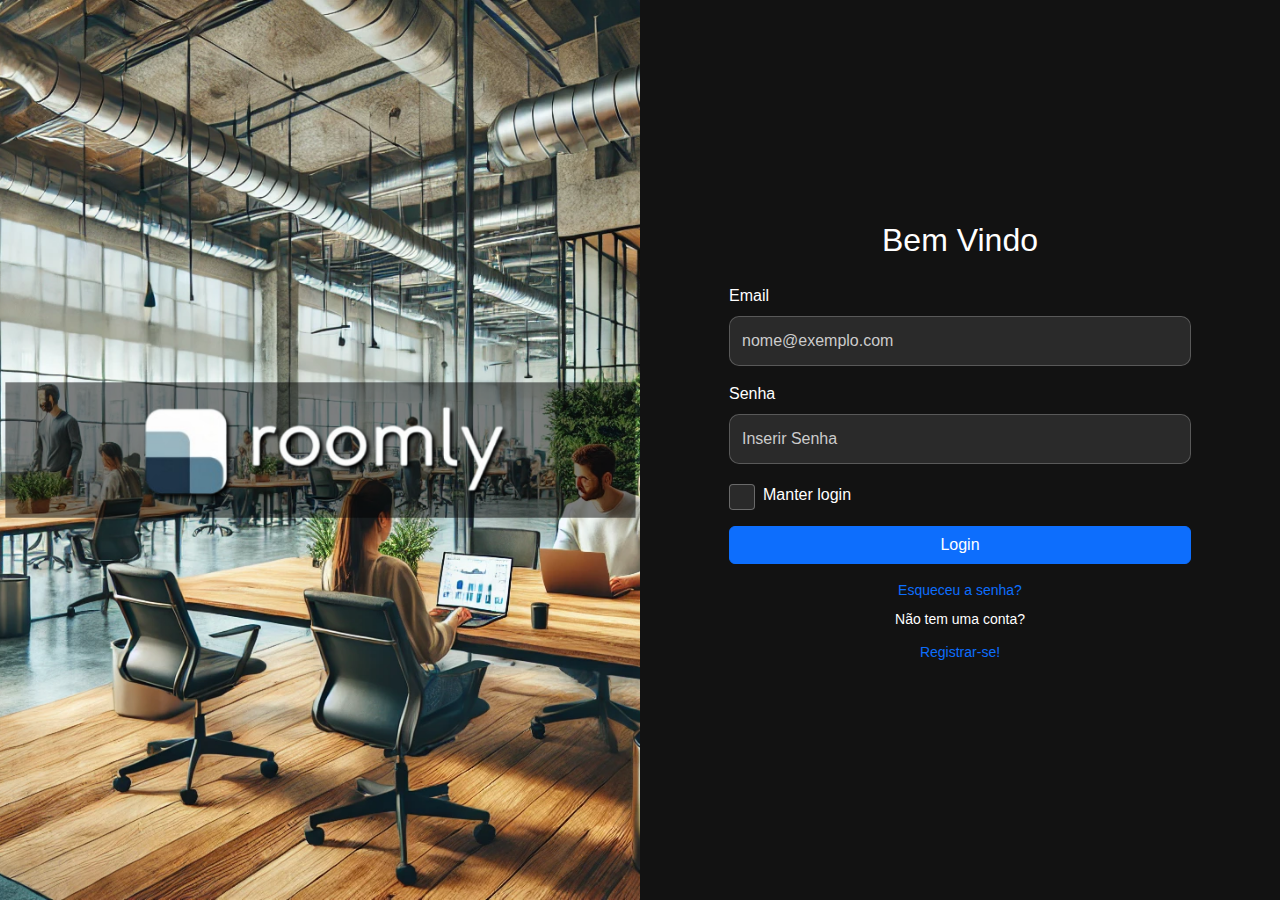
==== index.html @ 42f07d29 "Edição" ====
<html lang="en">
<head>
  <meta charset="UTF-8" />
  <meta name="viewport" content="width=device-width, initial-scale=1.0"/>
  <title>Login - Roomly </title>
  <link href="https://cdn.jsdelivr.net/npm/bootstrap@5.3.2/dist/css/bootstrap.min.css" rel="stylesheet">
  <style>
    body, html {
      height: 100%;
      background-color: #121212;
      color: #ffffff;
      font-family: 'Poppins', sans-serif;
    }
  
    .login-image {
      background-image: url('ImagemFundoLogin.png');
      background-size: cover;
      background-position: center;
      height: 100vh;
    }
  

    .form-container {
      position: absolute;
      top: 50%;
      left: 75%;
      transform: translate(-50%, -50%);
      width: 350px;
      background: rgba(30, 30, 30, 0.6);
      padding: 25px;
      border-radius: 12px;
      backdrop-filter: blur(10px);
      box-shadow: 0 0 15px rgba(255, 255, 255, 0.1);
    }
  
    .form-control,
    .form-check-input {
      background-color: rgba(255, 255, 255, 0.1);
      border: 1px solid rgba(255, 255, 255, 0.3);
      color: #fff;
      border-radius: 10px;
      padding: 12px;
      transition: 0.3s;
    }
  
    .form-control:focus {
      background-color: rgba(255, 255, 255, 0.15);
      color: #fff;
      border-color: #0d6efd;
      box-shadow: 0 0 8px rgba(13, 110, 253, 0.5);
    }
  
    .form-control::placeholder {
      color: #ccc;
    }
  
    
    .btn-login {
      background: linear-gradient(45deg, #0d6efd, #0044cc);
      border: none;
      color: white;
      padding: 12px;
      border-radius: 10px;
      width: 100%;
      font-size: 16px;
      cursor: pointer;
      transition: 0.3s;
    }
  
    .btn-login:hover {
      background: linear-gradient(45deg, #0044cc, #002288);
      box-shadow: 0 0 12px rgba(13, 110, 253, 0.5);
      transform: scale(1.05);
    }
  
  
    .form-check {
      display: flex;
      align-items: center;
      gap: 8px; 
    }
  
    .form-check-input {
      width: 18px;
      height: 18px;
    }
  
    a {
      color: #0d6efd;
      text-decoration: none;
      display: block;
      text-align: center;
      margin-top: 12px;
      transition: 0.3s;
    }
  
    a:hover {
      text-decoration: underline;
      color: #0056b3;
    }
  </style>
  
</head>
<body>

  <div class="container-fluid">
    <div class="row">
      
      <!-- Image Side -->
      <div class="col-md-6 d-none d-md-block login-image"></div>

      <!-- Login Form -->
      <div class="col-md-6 d-flex align-items-center justify-content-center">
        <div class="w-75">
          <h2 class="mb-4 text-center">Bem Vindo</h2>
          <form>
            <div class="mb-3">
              <label for="email" class="form-label">Email</label>
              <input type="email" class="form-control" id="email" placeholder="nome@exemplo.com">
            </div>
            <div class="mb-3">
              <label for="password" class="form-label">Senha</label>
              <input type="password" class="form-control" id="password" placeholder="Inserir Senha">
            </div>
            <div class="mb-3 form-check">
              <input type="checkbox" class="form-check-input" id="remember">
              <label class="form-check-label" for="remember">Manter login</label>
            </div>
            <button type="submit" class="btn btn-primary w-100">Login</button>
            <div class="text-center mt-3">
              <small><a href="#">Esqueceu a senha?</a></small>
            </div>
            <div class="text-center mt-2">
              <small>Não tem uma conta? <a href="#">Registrar-se!</a></small>
            </div>
          </form>
        </div>
      </div>

    </div>
  </div>

  </script>

  <script src="https://cdn.jsdelivr.net/npm/bootstrap@5.3.2/dist/js/bootstrap.bundle.min.js"></script>
</body>
</html>
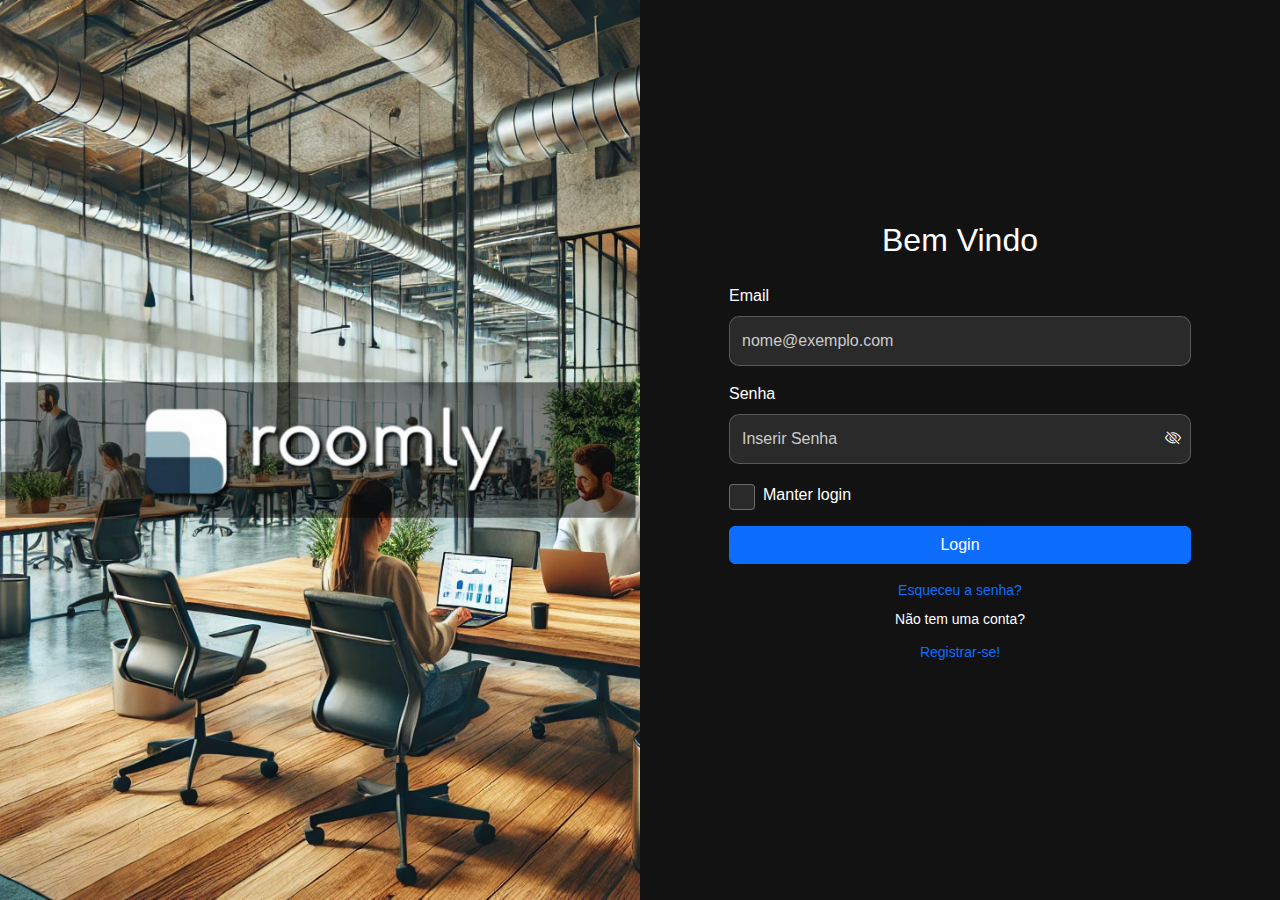
==== commit 663aa892: "Leonardo Stall" ====
--- a/index.html
+++ b/index.html
@@ -4,6 +4,7 @@
   <meta name="viewport" content="width=device-width, initial-scale=1.0"/>
   <title>Login - Roomly </title>
   <link href="https://cdn.jsdelivr.net/npm/bootstrap@5.3.2/dist/css/bootstrap.min.css" rel="stylesheet">
+  <link href="https://cdn.jsdelivr.net/npm/bootstrap-icons@1.10.5/font/bootstrap-icons.css" rel="stylesheet">
   <style>
     body, html {
       height: 100%;
@@ -118,9 +119,11 @@
               <label for="email" class="form-label">Email</label>
               <input type="email" class="form-control" id="email" placeholder="nome@exemplo.com">
             </div>
-            <div class="mb-3">
+            <div class="mb-3 position-relative">
               <label for="password" class="form-label">Senha</label>
-              <input type="password" class="form-control" id="password" placeholder="Inserir Senha">
+              <input type="password" class="form-control pr-5" id="password" placeholder="Inserir Senha">
+              <i class="bi bi-eye-slash toggle-password" onclick="togglePassword('password', this)"
+                style="position: absolute; top: 48px; right: 10px; cursor: pointer;"></i>
             </div>
             <div class="mb-3 form-check">
               <input type="checkbox" class="form-check-input" id="remember">
@@ -131,7 +134,7 @@
               <small><a href="#">Esqueceu a senha?</a></small>
             </div>
             <div class="text-center mt-2">
-              <small>Não tem uma conta? <a href="#">Registrar-se!</a></small>
+              <small>Não tem uma conta? <a href="cadastro.html">Registrar-se!</a></small>
             </div>
           </form>
         </div>
@@ -140,6 +143,19 @@
     </div>
   </div>
 
+  <script>
+    function togglePassword(inputId, icon) {
+      const input = document.getElementById(inputId);
+      if (input.type === "password") {
+        input.type = "text";
+        icon.classList.remove("bi-eye-slash");
+        icon.classList.add("bi-eye");
+      } else {
+        input.type = "password";
+        icon.classList.remove("bi-eye");
+        icon.classList.add("bi-eye-slash");
+      }
+    }
   </script>
 
   <script src="https://cdn.jsdelivr.net/npm/bootstrap@5.3.2/dist/js/bootstrap.bundle.min.js"></script>
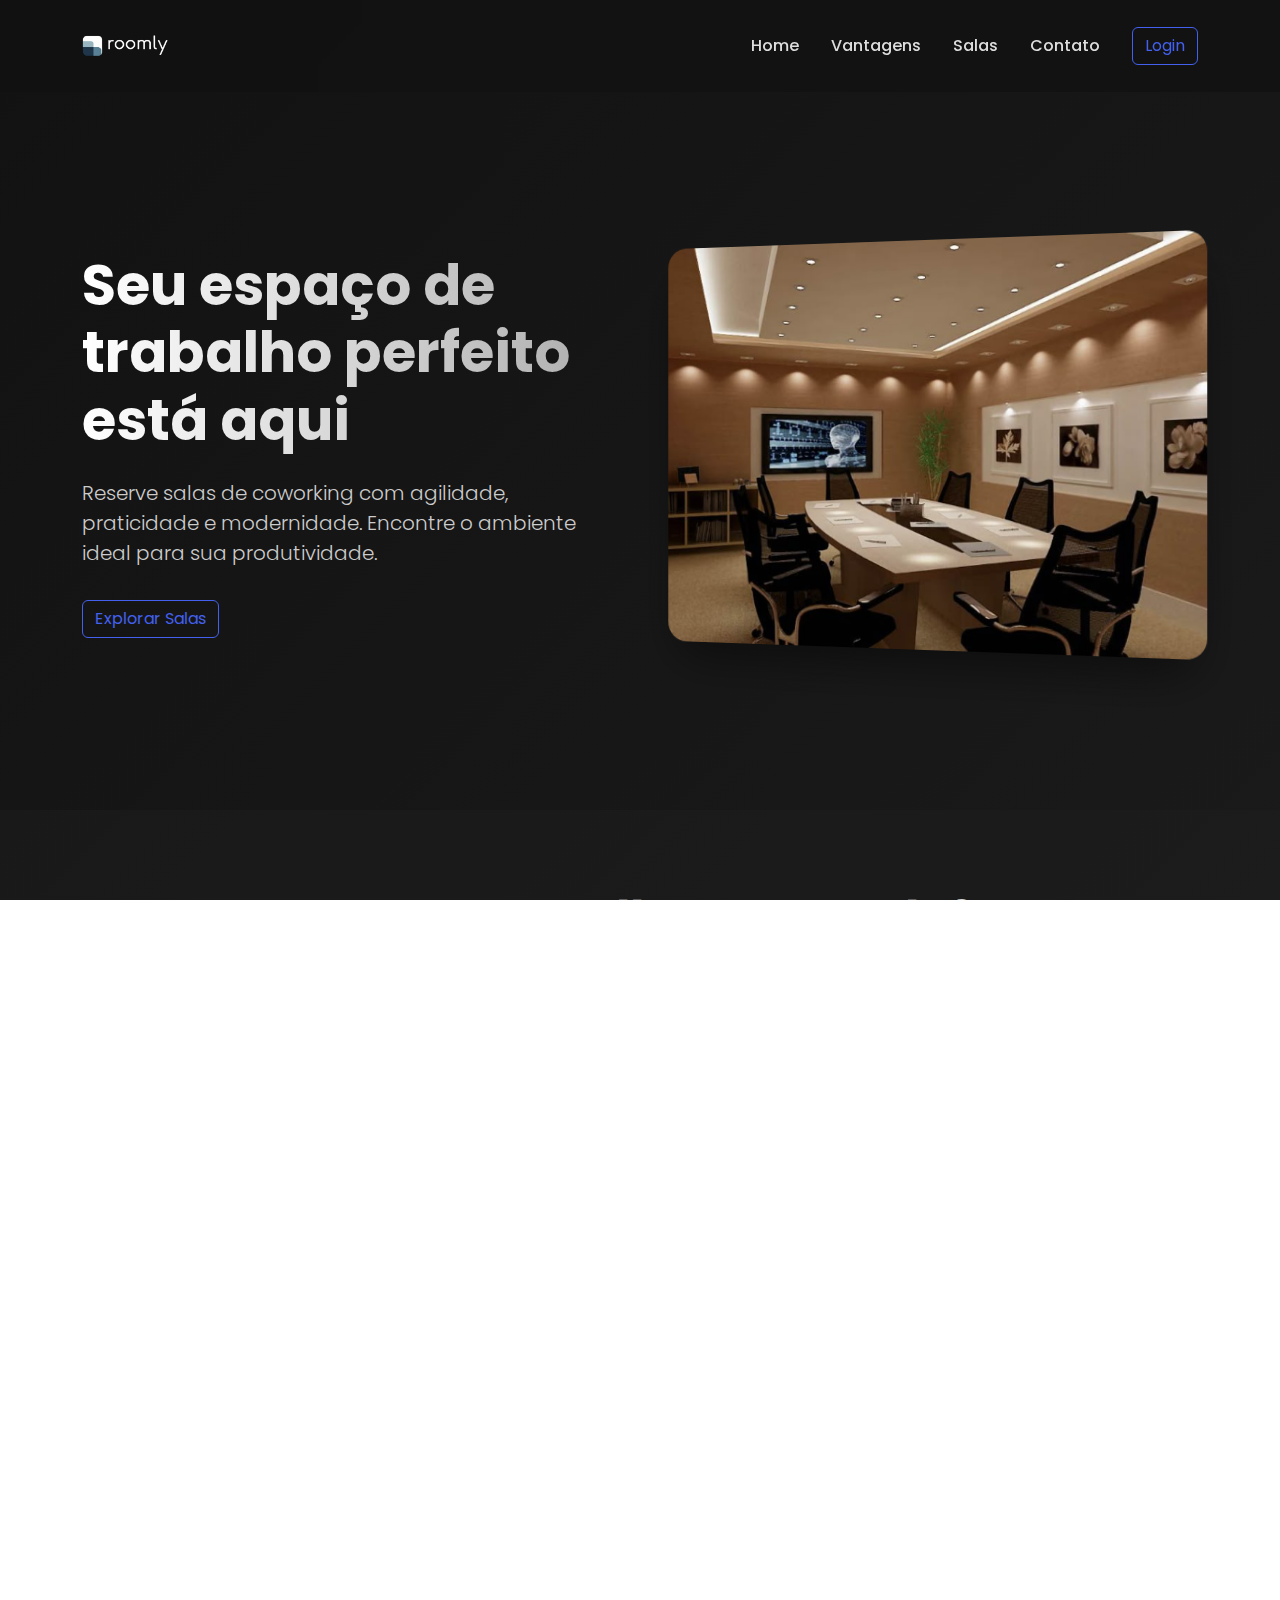
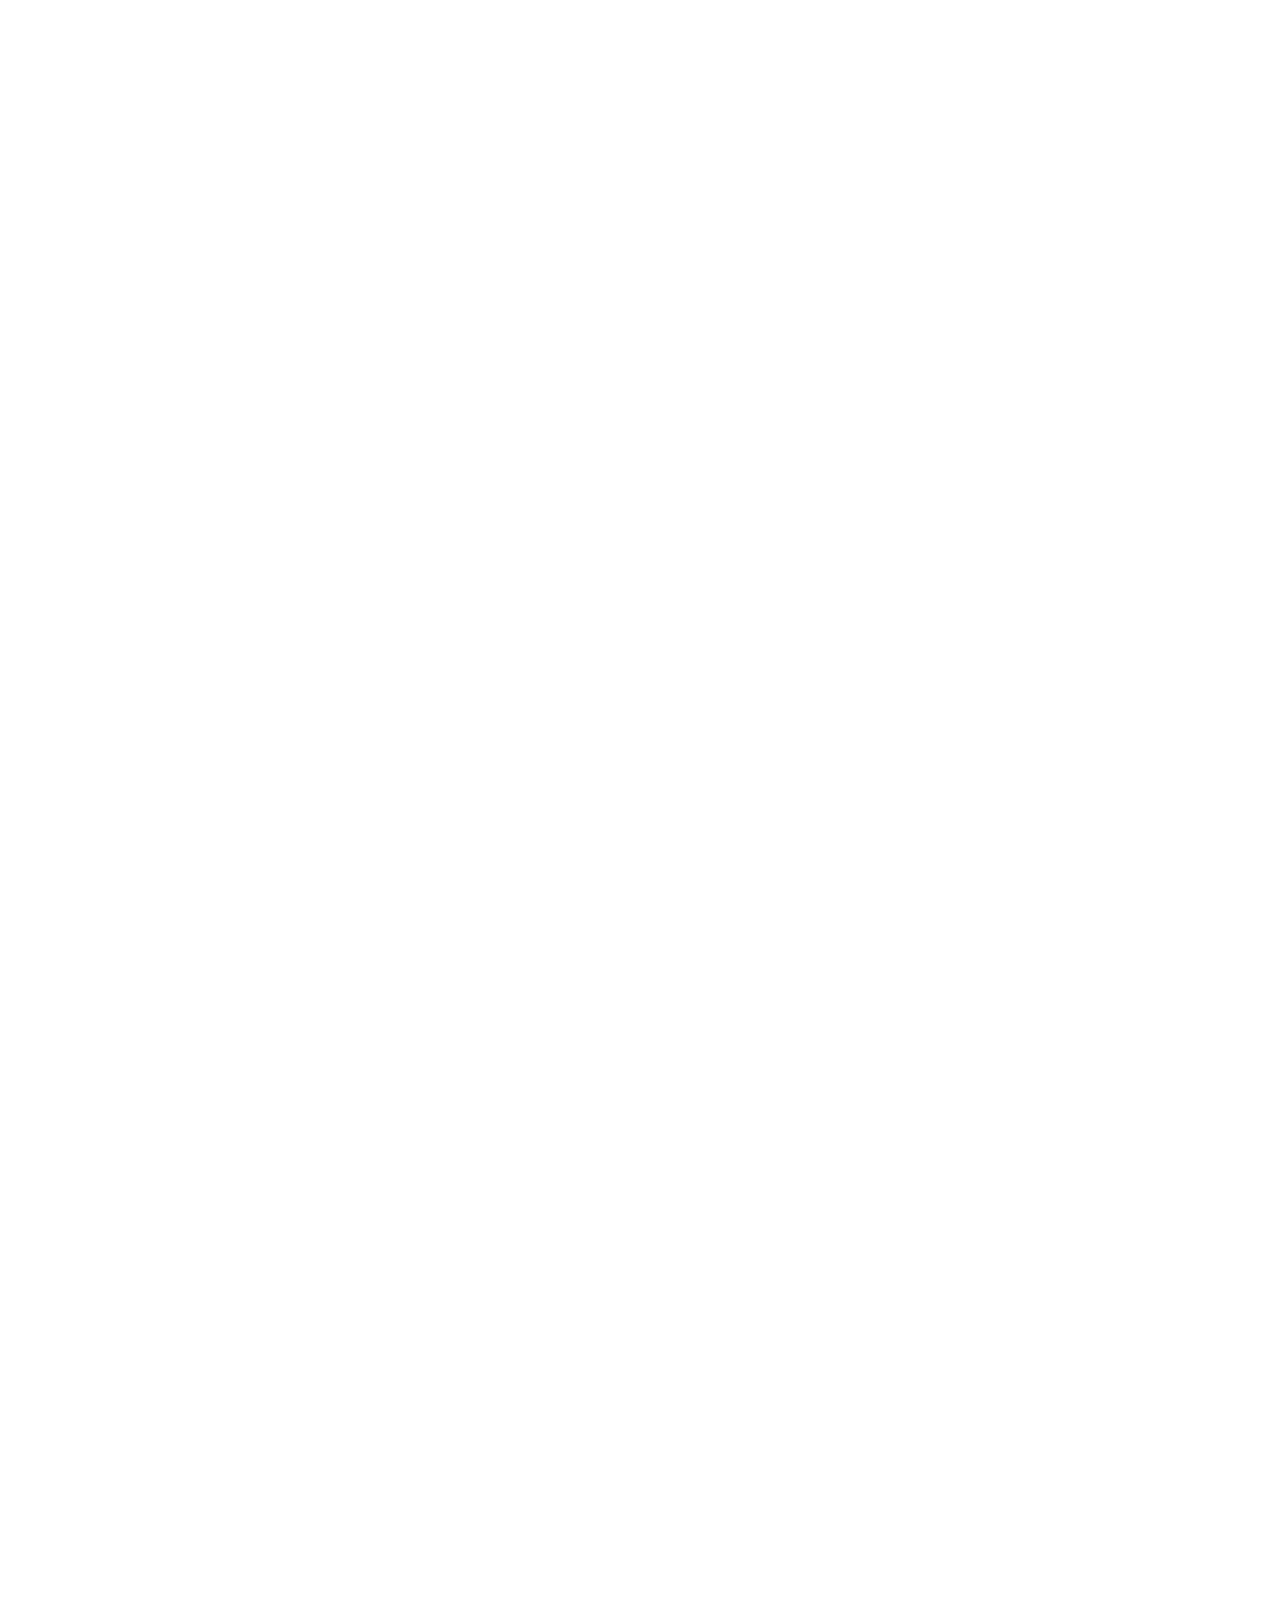
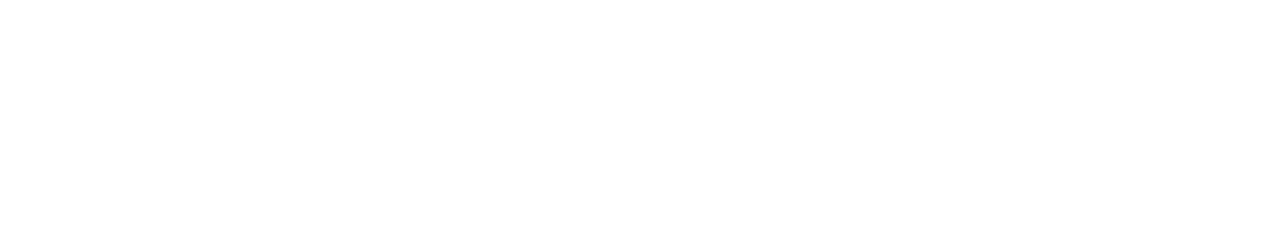
==== commit 679d4551: "Melhorias" ====
--- a/index.html
+++ b/index.html
@@ -1,163 +1,809 @@
-<html lang="en">
-<head>
-  <meta charset="UTF-8" />
-  <meta name="viewport" content="width=device-width, initial-scale=1.0"/>
-  <title>Login - Roomly </title>
-  <link href="https://cdn.jsdelivr.net/npm/bootstrap@5.3.2/dist/css/bootstrap.min.css" rel="stylesheet">
-  <link href="https://cdn.jsdelivr.net/npm/bootstrap-icons@1.10.5/font/bootstrap-icons.css" rel="stylesheet">
-  <style>
-    body, html {
-      height: 100%;
-      background-color: #121212;
-      color: #ffffff;
-      font-family: 'Poppins', sans-serif;
-    }
-  
-    .login-image {
-      background-image: url('ImagemFundoLogin.png');
-      background-size: cover;
-      background-position: center;
-      height: 100vh;
-    }
-  
-
-    .form-container {
-      position: absolute;
-      top: 50%;
-      left: 75%;
-      transform: translate(-50%, -50%);
-      width: 350px;
-      background: rgba(30, 30, 30, 0.6);
-      padding: 25px;
-      border-radius: 12px;
-      backdrop-filter: blur(10px);
-      box-shadow: 0 0 15px rgba(255, 255, 255, 0.1);
-    }
-  
-    .form-control,
-    .form-check-input {
-      background-color: rgba(255, 255, 255, 0.1);
-      border: 1px solid rgba(255, 255, 255, 0.3);
-      color: #fff;
-      border-radius: 10px;
-      padding: 12px;
-      transition: 0.3s;
-    }
-  
-    .form-control:focus {
-      background-color: rgba(255, 255, 255, 0.15);
-      color: #fff;
-      border-color: #0d6efd;
-      box-shadow: 0 0 8px rgba(13, 110, 253, 0.5);
-    }
-  
-    .form-control::placeholder {
-      color: #ccc;
-    }
-  
-    
-    .btn-login {
-      background: linear-gradient(45deg, #0d6efd, #0044cc);
-      border: none;
-      color: white;
-      padding: 12px;
-      border-radius: 10px;
-      width: 100%;
-      font-size: 16px;
-      cursor: pointer;
-      transition: 0.3s;
-    }
-  
-    .btn-login:hover {
-      background: linear-gradient(45deg, #0044cc, #002288);
-      box-shadow: 0 0 12px rgba(13, 110, 253, 0.5);
-      transform: scale(1.05);
-    }
-  
-  
-    .form-check {
-      display: flex;
-      align-items: center;
-      gap: 8px; 
-    }
-  
-    .form-check-input {
-      width: 18px;
-      height: 18px;
-    }
-  
-    a {
-      color: #0d6efd;
-      text-decoration: none;
-      display: block;
-      text-align: center;
-      margin-top: 12px;
-      transition: 0.3s;
-    }
-  
-    a:hover {
-      text-decoration: underline;
-      color: #0056b3;
-    }
-  </style>
-  
-</head>
-<body>
-
-  <div class="container-fluid">
-    <div class="row">
-      
-      <!-- Image Side -->
-      <div class="col-md-6 d-none d-md-block login-image"></div>
-
-      <!-- Login Form -->
-      <div class="col-md-6 d-flex align-items-center justify-content-center">
-        <div class="w-75">
-          <h2 class="mb-4 text-center">Bem Vindo</h2>
-          <form>
-            <div class="mb-3">
-              <label for="email" class="form-label">Email</label>
-              <input type="email" class="form-control" id="email" placeholder="nome@exemplo.com">
-            </div>
-            <div class="mb-3 position-relative">
-              <label for="password" class="form-label">Senha</label>
-              <input type="password" class="form-control pr-5" id="password" placeholder="Inserir Senha">
-              <i class="bi bi-eye-slash toggle-password" onclick="togglePassword('password', this)"
-                style="position: absolute; top: 48px; right: 10px; cursor: pointer;"></i>
-            </div>
-            <div class="mb-3 form-check">
-              <input type="checkbox" class="form-check-input" id="remember">
-              <label class="form-check-label" for="remember">Manter login</label>
-            </div>
-            <button type="submit" class="btn btn-primary w-100">Login</button>
-            <div class="text-center mt-3">
-              <small><a href="#">Esqueceu a senha?</a></small>
-            </div>
-            <div class="text-center mt-2">
-              <small>Não tem uma conta? <a href="cadastro.html">Registrar-se!</a></small>
-            </div>
-          </form>
-        </div>
-      </div>
-
-    </div>
-  </div>
-
-  <script>
-    function togglePassword(inputId, icon) {
-      const input = document.getElementById(inputId);
-      if (input.type === "password") {
-        input.type = "text";
-        icon.classList.remove("bi-eye-slash");
-        icon.classList.add("bi-eye");
-      } else {
-        input.type = "password";
-        icon.classList.remove("bi-eye");
-        icon.classList.add("bi-eye-slash");
-      }
-    }
-  </script>
-
-  <script src="https://cdn.jsdelivr.net/npm/bootstrap@5.3.2/dist/js/bootstrap.bundle.min.js"></script>
-</body>
+<!DOCTYPE html>
+<html lang="pt-BR">
+
+<head>
+  <meta charset="UTF-8" />
+  <meta name="viewport" content="width=device-width, initial-scale=1.0" />
+  <title>Roomly - Reserva de Salas de Coworking</title>
+  <link href="https://cdn.jsdelivr.net/npm/bootstrap@5.3.2/dist/css/bootstrap.min.css" rel="stylesheet">
+  <link rel="stylesheet" href="https://cdnjs.cloudflare.com/ajax/libs/animate.css/4.1.1/animate.min.css">
+  <link rel="preconnect" href="https://fonts.googleapis.com">
+  <link rel="preconnect" href="https://fonts.gstatic.com" crossorigin>
+  <link href="https://fonts.googleapis.com/css2?family=Poppins:wght@300;400;500;600;700&display=swap" rel="stylesheet">
+  <link rel="icon" type="image/x-icon" href="images/favicon.png">
+
+  <style>
+    :root {
+      --primary-color: #4361ee;
+      --secondary-color: #3f37c9;
+      --accent-color: #4cc9f0;
+      --dark-color: #121212;
+      --light-color: #f8f9fa;
+      --success-color: #4bb543;
+    }
+
+    body,
+    html {
+      height: 100%;
+      margin: 0;
+      font-family: 'Poppins', sans-serif;
+      background: linear-gradient(135deg, #121212 0%, #1a1a1a 100%);
+      color: var(--light-color);
+      overflow-x: hidden;
+    }
+
+    .navbar {
+      background: rgba(18, 18, 18, 0.9) !important;
+      backdrop-filter: blur(10px);
+      -webkit-backdrop-filter: blur(10px);
+      padding: 1rem 2rem;
+      transition: all 0.3s ease;
+    }
+
+    .navbar.scrolled {
+      padding: 0.5rem 2rem;
+      box-shadow: 0 4px 20px rgba(0, 0, 0, 0.2);
+    }
+
+    .navbar-brand img {
+      height: 50px;
+      transition: all 0.3s ease;
+    }
+
+    .nav-link {
+      color: #ddd !important;
+      font-weight: 500;
+      margin: 0 0.5rem;
+      position: relative;
+      padding: 0.5rem 0;
+    }
+
+    .nav-link::after {
+      content: '';
+      position: absolute;
+      bottom: 0;
+      left: 0;
+      width: 0;
+      height: 2px;
+      background-color: var(--accent-color);
+      transition: width 0.3s ease;
+    }
+
+    .nav-link:hover::after {
+      width: 100%;
+    }
+
+    .nav-link:hover {
+      color: #fff !important;
+    }
+
+    .btn-primary {
+      background: linear-gradient(45deg, var(--primary-color), var(--secondary-color));
+      border: none;
+      padding: 0.8rem 2rem;
+      border-radius: 50px;
+      font-weight: 600;
+      letter-spacing: 0.5px;
+      transition: all 0.3s ease;
+      box-shadow: 0 4px 15px rgba(67, 97, 238, 0.3);
+    }
+
+    .btn-primary:hover {
+      transform: translateY(-3px);
+      box-shadow: 0 6px 20px rgba(67, 97, 238, 0.4);
+    }
+
+    .btn-outline-primary {
+      border-color: var(--primary-color);
+      color: var(--primary-color);
+      transition: all 0.3s ease;
+    }
+
+    .btn-outline-primary:hover {
+      background: var(--primary-color);
+      color: white;
+    }
+
+    .hero-section {
+      min-height: 90vh;
+      display: flex;
+      align-items: center;
+      position: relative;
+      overflow: hidden;
+    }
+
+    .hero-content {
+      z-index: 2;
+    }
+
+    .hero-image {
+      position: relative;
+      z-index: 1;
+    }
+
+    .hero-image img {
+      border-radius: 20px;
+      box-shadow: 0 25px 50px -12px rgba(0, 0, 0, 0.5);
+      transform: perspective(1000px) rotateY(-10deg);
+      transition: all 0.5s ease;
+    }
+
+    .hero-image:hover img {
+      transform: perspective(1000px) rotateY(0deg);
+    }
+
+    h1 {
+      font-size: 3.5rem;
+      font-weight: 700;
+      line-height: 1.2;
+      margin-bottom: 1.5rem;
+      background: linear-gradient(to right, #fff, #aaa);
+      -webkit-background-clip: text;
+      -webkit-text-fill-color: transparent;
+    }
+
+    .lead {
+      font-size: 1.25rem;
+      color: #ccc;
+      max-width: 500px;
+      margin-bottom: 2rem;
+    }
+
+    .features-section {
+      padding: 5rem 0;
+      background: rgba(30, 30, 30, 0.5);
+    }
+
+    .feature-card {
+      background: rgba(255, 255, 255, 0.05);
+      backdrop-filter: blur(10px);
+      border-radius: 15px;
+      padding: 2rem;
+      height: 100%;
+      transition: all 0.3s ease;
+      border: 1px solid rgba(255, 255, 255, 0.1);
+    }
+
+    .feature-card:hover {
+      transform: translateY(-10px);
+      box-shadow: 0 15px 30px rgba(0, 0, 0, 0.3);
+      border-color: rgba(67, 97, 238, 0.3);
+    }
+
+    .feature-icon {
+      font-size: 2.5rem;
+      color: var(--accent-color);
+      margin-bottom: 1.5rem;
+    }
+
+    .rooms-section {
+      padding: 5rem 0;
+    }
+
+    .room-card {
+      border-radius: 15px;
+      overflow: hidden;
+      margin-bottom: 2rem;
+      transition: all 0.3s ease;
+      background: rgba(255, 255, 255, 0.05);
+      backdrop-filter: blur(10px);
+      border: 1px solid rgba(255, 255, 255, 0.1);
+    }
+
+    .room-card:hover {
+      transform: translateY(-10px);
+      box-shadow: 0 15px 30px rgba(0, 0, 0, 0.3);
+    }
+
+    .room-img {
+      height: 200px;
+      object-fit: cover;
+    }
+
+    .room-badge {
+      position: absolute;
+      top: 1rem;
+      right: 1rem;
+      background: var(--primary-color);
+      padding: 0.25rem 0.75rem;
+      border-radius: 50px;
+      font-size: 0.8rem;
+    }
+
+    .testimonials-section {
+      padding: 5rem 0;
+      background: rgba(30, 30, 30, 0.5);
+    }
+
+    .testimonial-card {
+      background: rgba(255, 255, 255, 0.05);
+      backdrop-filter: blur(10px);
+      border-radius: 15px;
+      padding: 2rem;
+      margin: 1rem;
+      border: 1px solid rgba(255, 255, 255, 0.1);
+    }
+
+    .testimonial-img {
+      width: 80px;
+      height: 80px;
+      border-radius: 50%;
+      object-fit: cover;
+      margin-bottom: 1rem;
+      border: 3px solid var(--accent-color);
+    }
+
+    .footer {
+      background: #0a0a0a;
+      padding: 4rem 0 2rem;
+      color: #aaa;
+    }
+
+    .footer-logo {
+      height: 60px;
+      margin-bottom: 1.5rem;
+    }
+
+    .footer-links h5 {
+      color: white;
+      margin-bottom: 1.5rem;
+      font-weight: 600;
+    }
+
+    .footer-links ul {
+      list-style: none;
+      padding: 0;
+    }
+
+    .footer-links li {
+      margin-bottom: 0.75rem;
+    }
+
+    .footer-links a {
+      color: #aaa;
+      text-decoration: none;
+      transition: all 0.3s ease;
+    }
+
+    .footer-links a:hover {
+      color: var(--accent-color);
+      padding-left: 5px;
+    }
+
+    .social-icons a {
+      display: inline-flex;
+      align-items: center;
+      justify-content: center;
+      width: 40px;
+      height: 40px;
+      background: rgba(255, 255, 255, 0.1);
+      border-radius: 50%;
+      margin-right: 0.75rem;
+      color: white;
+      transition: all 0.3s ease;
+    }
+
+    .social-icons a:hover {
+      background: var(--primary-color);
+      transform: translateY(-3px);
+    }
+
+    .copyright {
+      border-top: 1px solid rgba(255, 255, 255, 0.1);
+      padding-top: 2rem;
+      margin-top: 2rem;
+    }
+
+    /* Modal estilizado */
+    .modal-content {
+      background: rgba(30, 30, 30, 0.95);
+      backdrop-filter: blur(10px);
+      border: 1px solid rgba(255, 255, 255, 0.1);
+      border-radius: 15px;
+    }
+
+    .modal-header {
+      border-bottom: 1px solid rgba(255, 255, 255, 0.1);
+    }
+
+    .modal-footer {
+      border-top: 1px solid rgba(255, 255, 255, 0.1);
+    }
+
+    /* Responsividade */
+    @media (max-width: 992px) {
+      h1 {
+        font-size: 2.5rem;
+      }
+
+      .hero-section {
+        text-align: center;
+        padding-top: 5rem;
+      }
+
+      .hero-image {
+        margin-top: 3rem;
+      }
+
+      .lead {
+        margin-left: auto;
+        margin-right: auto;
+      }
+    }
+
+    @media (max-width: 768px) {
+      h1 {
+        font-size: 2rem;
+      }
+
+      .lead {
+        font-size: 1.1rem;
+      }
+
+      .navbar {
+        padding: 0.75rem 1rem;
+      }
+
+      .navbar-brand img {
+        height: 40px;
+      }
+    }
+
+    /* Animações */
+    .animate-up {
+      animation: fadeInUp 1s ease;
+    }
+
+    .animate-delay-1 {
+      animation-delay: 0.2s;
+    }
+
+    .animate-delay-2 {
+      animation-delay: 0.4s;
+    }
+
+    .text-muted {
+      color: #aaa !important;
+    }
+
+    .row.justify-content-center .lead {
+      max-width: 100%;
+    }
+
+    /* Estilos para o footer */
+    .footer {
+      background: #0a0a0a;
+      padding: 4rem 0 1.5rem;
+    }
+
+    .footer-logo {
+      height: 50px;
+      margin-bottom: 1.5rem;
+    }
+
+    .footer-links h5 {
+      color: white;
+      font-weight: 600;
+      font-size: 1.1rem;
+    }
+
+    .footer-links ul li {
+      margin-bottom: 0.5rem;
+    }
+
+    .footer-links a {
+      color: #aaa;
+      text-decoration: none;
+      transition: all 0.3s ease;
+    }
+
+    .footer-links a:hover {
+      color: var(--accent-color);
+      padding-left: 5px;
+    }
+
+    .social-icons {
+      display: flex;
+      gap: 1rem;
+    }
+
+    .social-icons a {
+      display: inline-flex;
+      align-items: center;
+      justify-content: center;
+      width: 40px;
+      height: 40px;
+      background: rgba(255, 255, 255, 0.1);
+      border-radius: 50%;
+      color: white;
+      transition: all 0.3s ease;
+      font-size: 1.1rem;
+    }
+
+    .social-icons a:hover {
+      background: var(--primary-color);
+      transform: translateY(-3px);
+    }
+
+    .copyright {
+      border-top: 1px solid rgba(255, 255, 255, 0.1);
+      padding-top: 1.5rem;
+      color: #777;
+      font-size: 0.9rem;
+    }
+
+    .social-icons {
+      display: flex;
+      gap: 1rem;
+    }
+
+    .social-icons a {
+      display: inline-flex;
+      align-items: center;
+      justify-content: center;
+      width: 40px;
+      height: 40px;
+      background: rgba(255, 255, 255, 0.1);
+      border-radius: 50%;
+      color: white;
+      transition: all 0.3s ease;
+      font-size: 1.1rem;
+    }
+
+    .social-icons a:hover {
+      background: var(--primary-color);
+      transform: translateY(-3px);
+    }
+
+    .copyright {
+      border-top: 1px solid rgba(255, 255, 255, 0.1);
+      padding-top: 1.5rem;
+      color: #777;
+      font-size: 0.9rem;
+    }
+
+    @keyframes float {
+      0% {
+        transform: translateY(0px);
+      }
+
+      50% {
+        transform: translateY(-15px);
+      }
+
+      100% {
+        transform: translateY(0px);
+      }
+    }
+
+    @media (max-width: 992px) {
+      .footer {
+        text-align: center;
+      }
+
+      .social-icons {
+        justify-content: center;
+      }
+
+      .footer-links ul li {
+        justify-content: center !important;
+      }
+    }
+
+    .floating {
+      animation: float 6s ease-in-out infinite;
+    }
+  </style>
+</head>
+
+<body>
+  <nav class="navbar navbar-expand-lg navbar-dark fixed-top">
+    <div class="container">
+      <a class="navbar-brand" href="#">
+        <img src="images/logoSemFundo.png" alt="Roomly Logo">
+      </a>
+      <button class="navbar-toggler" type="button" data-bs-toggle="collapse" data-bs-target="#navbarNav">
+        <span class="navbar-toggler-icon"></span>
+      </button>
+      <div class="collapse navbar-collapse" id="navbarNav">
+        <ul class="navbar-nav ms-auto">
+          <li class="nav-item"><a class="nav-link active" href="#">Home</a></li>
+          <li class="nav-item"><a class="nav-link" href="#features">Vantagens</a></li>
+          <li class="nav-item"><a class="nav-link" href="#rooms">Salas</a></li>
+          <li class="nav-item"><a class="nav-link" href="contato.html">Contato</a></li>
+        </ul>
+        <div class="ms-lg-3 mt-3 mt-lg-0">
+          <a href="login.html" class="btn btn-outline-primary">Login</a>
+        </div>
+      </div>
+    </div>
+  </nav>
+
+  <section class="hero-section">
+    <div class="container">
+      <div class="row align-items-center" style="margin-top: 80px;">
+        <div class="col-lg-6 animate-up">
+          <h1>Seu espaço de trabalho perfeito está aqui</h1>
+          <p class="lead">Reserve salas de coworking com agilidade, praticidade e modernidade. Encontre o ambiente ideal
+            para sua produtividade.</p>
+          <div class="d-flex gap-3 animate-up animate-delay-1">
+            <a href="#rooms" class="btn btn-outline-primary">Explorar Salas</a>
+          </div>
+        </div>
+        <div class="col-lg-6 animate-up animate-delay-2">
+          <div class="hero-image floating">
+            <img src="images/Sala de Reunião.jpg" alt="Sala de Reunião" class="img-fluid">
+          </div>
+        </div>
+      </div>
+    </div>
+  </section>
+
+  <section id="features" class="features-section">
+    <div class="container">
+      <div class="row mb-5">
+        <div class="col-12 text-center">
+          <h2 class="display-5 fw-bold">Por que escolher o Roomly?</h2>
+          <p class="text-muted">Tudo o que você precisa para trabalhar melhor</p>
+        </div>
+      </div>
+      <div class="row g-4">
+        <div class="col-md-4">
+          <div class="feature-card">
+            <div class="feature-icon">
+              <i class="bi bi-speedometer2"></i>
+            </div>
+            <h3>Reserva Rápida</h3>
+            <p>Reserve sua sala em poucos cliques e receba confirmação instantânea.</p>
+          </div>
+        </div>
+        <div class="col-md-4">
+          <div class="feature-card">
+            <div class="feature-icon">
+              <i class="bi bi-geo-alt"></i>
+            </div>
+            <h3>Melhores Localizações</h3>
+            <p>Salas em pontos estratégicos da cidade, próximas a transportes e serviços.</p>
+          </div>
+        </div>
+        <div class="col-md-4">
+          <div class="feature-card">
+            <div class="feature-icon">
+              <i class="bi bi-wifi"></i>
+            </div>
+            <h3>Infraestrutura Completa</h3>
+            <p>Wi-Fi rápido, cafeterias, salas de descanso e tudo que você precisa.</p>
+          </div>
+        </div>
+      </div>
+    </div>
+  </section>
+
+  <section id="rooms" class="rooms-section">
+    <div class="container">
+      <div class="row mb-5">
+        <div class="col-12 text-center">
+          <h2 class="display-5 fw-bold">Espaços</h2>
+          <p class="text-muted">Encontre a sala perfeita para suas necessidades</p>
+        </div>
+      </div>
+      <div class="row g-4">
+        <div class="col-md-6 col-lg-4">
+          <div class="room-card">
+            <div class="position-relative">
+              <img
+                src="https://images.unsplash.com/photo-1524758631624-e2822e304c36?ixlib=rb-1.2.1&auto=format&fit=crop&w=500&q=60"
+                class="img-fluid room-img w-100" alt="Sala de Reunião">
+              <span class="room-badge">Disponível</span>
+            </div>
+            <div class="p-4">
+              <h4>Sala Executiva</h4>
+              <p class="text-muted">Ideal para reuniões importantes e apresentações</p>
+              <div class="d-flex justify-content-between align-items-center mt-3">
+                <div>
+                  <span class="fw-bold">R$ 120/h</span>
+                  <span class="text-muted ms-2">• até 8 pessoas</span>
+                </div>
+                <button class="btn btn-sm btn-primary">Reservar</button>
+              </div>
+            </div>
+          </div>
+        </div>
+        <div class="col-md-6 col-lg-4">
+          <div class="room-card">
+            <div class="position-relative">
+              <img
+                src="https://images.unsplash.com/photo-1497366754035-f200968a6e72?ixlib=rb-1.2.1&auto=format&fit=crop&w=500&q=60"
+                class="img-fluid room-img w-100" alt="Espaço Coworking">
+              <span class="room-badge">Disponível</span>
+            </div>
+            <div class="p-4">
+              <h4>Espaço Coworking</h4>
+              <p class="text-muted">Mesas compartilhadas para trabalho individual</p>
+              <div class="d-flex justify-content-between align-items-center mt-3">
+                <div>
+                  <span class="fw-bold">R$ 40/dia</span>
+                  <span class="text-muted ms-2">• vagas ilimitadas</span>
+                </div>
+                <button class="btn btn-sm btn-primary">Reservar</button>
+              </div>
+            </div>
+          </div>
+        </div>
+        <div class="col-md-6 col-lg-4">
+          <div class="room-card">
+            <div class="position-relative">
+              <img
+                src="https://images.unsplash.com/photo-1571624436279-b272aff752b5?ixlib=rb-1.2.1&auto=format&fit=crop&w=500&q=60"
+                class="img-fluid room-img w-100" alt="Auditório">
+              <span class="room-badge">Disponível</span>
+            </div>
+            <div class="p-4">
+              <h4>Auditório</h4>
+              <p class="text-muted">Para eventos, palestras e treinamentos</p>
+              <div class="d-flex justify-content-between align-items-center mt-3">
+                <div>
+                  <span class="fw-bold">R$ 250/h</span>
+                  <span class="text-muted ms-2">• até 50 pessoas</span>
+                </div>
+                <button class="btn btn-sm btn-primary">Reservar</button>
+              </div>
+            </div>
+          </div>
+        </div>
+      </div>
+      <div class="text-center mt-5">
+        <a href="#" class="btn btn-outline-primary">Ver todas as salas</a>
+      </div>
+    </div>
+  </section>
+
+  <section id="testimonials" class="testimonials-section">
+    <div class="container">
+      <div class="row mb-5">
+        <div class="col-12 text-center">
+          <h2 class="display-5 fw-bold">O que dizem sobre nós</h2>
+          <p class="text-muted">Depoimentos de quem já usou nosso site</p>
+        </div>
+      </div>
+      <div class="row">
+        <div class="col-md-4">
+          <div class="testimonial-card">
+            <img src="https://randomuser.me/api/portraits/women/32.jpg" class="testimonial-img" alt="Cliente">
+            <h5>Ana Carolina</h5>
+            <p class="text-muted">CEO, TechSolutions</p>
+            <p>"O Roomly revolucionou nossa forma de trabalhar. As salas são perfeitas para nossas reuniões semanais com
+              clientes."</p>
+            <div class="text-warning">
+              <i class="bi bi-star-fill"></i>
+              <i class="bi bi-star-fill"></i>
+              <i class="bi bi-star-fill"></i>
+              <i class="bi bi-star-fill"></i>
+              <i class="bi bi-star-fill"></i>
+            </div>
+          </div>
+        </div>
+        <div class="col-md-4">
+          <div class="testimonial-card">
+            <img src="https://randomuser.me/api/portraits/men/45.jpg" class="testimonial-img" alt="Cliente">
+            <h5>Ricardo Almeida</h5>
+            <p class="text-muted">Designer Freelancer</p>
+            <p>"Como freelancer, ter acesso a espaços profissionais sem compromisso de longo prazo foi um divisor de
+              águas para mim."</p>
+            <div class="text-warning">
+              <i class="bi bi-star-fill"></i>
+              <i class="bi bi-star-fill"></i>
+              <i class="bi bi-star-fill"></i>
+              <i class="bi bi-star-fill"></i>
+              <i class="bi bi-star-half"></i>
+            </div>
+          </div>
+        </div>
+        <div class="col-md-4">
+          <div class="testimonial-card">
+            <img src="https://randomuser.me/api/portraits/women/68.jpg" class="testimonial-img" alt="Cliente">
+            <h5>Juliana Santos</h5>
+            <p class="text-muted">Gerente de Projetos</p>
+            <p>"A facilidade de reserva e a qualidade dos espaços nos permitem focar no que realmente importa: nosso
+              trabalho."</p>
+            <div class="text-warning">
+              <i class="bi bi-star-fill"></i>
+              <i class="bi bi-star-fill"></i>
+              <i class="bi bi-star-fill"></i>
+              <i class="bi bi-star-fill"></i>
+              <i class="bi bi-star-fill"></i>
+            </div>
+          </div>
+        </div>
+      </div>
+    </div>
+  </section>
+
+  <section class="py-5">
+    <div class="container">
+      <div class="row justify-content-center">
+        <div class="col-lg-8 text-center">
+          <h2 class="fw-bold mb-4">Pronto para transformar sua experiência de trabalho?</h2>
+          <p class="lead mb-5">Cadastre-se agora e tenha acesso aos melhores espaços de coworking
+            da cidade.</p>
+          <a href="cadastro.html" class="btn btn-primary btn-lg px-5">Comece Agora</a>
+        </div>
+      </div>
+    </div>
+  </section>
+
+  <footer class="footer">
+    <div class="container">
+      <div class="row g-4">
+        <div class="col-lg-5 mb-4 mb-lg-0">
+          <img src="images/logoSemFundo.png" alt="Roomly Logo" class="footer-logo mb-3">
+          <p class="pe-lg-5">Transformando a forma como você trabalha. Espaços flexíveis para equipes de todos
+            os tamanhos.</p>
+        </div>
+        <div class="col-lg-2 col-md-4 mb-4 mb-md-0">
+          <div class="footer-links">
+            <h5 class="mb-3">Links</h5>
+            <ul class="list-unstyled">
+              <li class="mb-2"><a href="index.html" class="d-block py-1">Home</a></li>
+              <li class="mb-2"><a href="index.html#features" class="d-block py-1">Vantagens</a></li>
+              <li class="mb-2"><a href="index.html#rooms" class="d-block py-1">Salas</a></li>
+              <li class="mb-2"><a href="contato.html" class="d-block py-1">Contato</a></li>
+            </ul>
+          </div>
+        </div>
+
+        <div class="col-lg-5 col-md-8">
+          <div class="footer-links">
+            <h5 class="mb-3">Contato</h5>
+            <ul class="list-unstyled">
+              <li class="mb-3 d-flex align-items-start">
+                <i class="bi bi-geo-alt me-2 mt-1"></i>
+                <span>Av. Paulista, 1000 - São Paulo, SP</span>
+              </li>
+              <li class="mb-3 d-flex align-items-center">
+                <i class="bi bi-telephone me-2"></i>
+                <span>(11) 9999-9999</span>
+              </li>
+              <li class="mb-3 d-flex align-items-center">
+                <i class="bi bi-envelope me-2"></i>
+                <span>contato@roomly.com</span>
+              </li>
+              <li class="mb-3 d-flex align-items-center">
+                <i class="bi bi-clock me-2"></i>
+                <span>Seg-Sex: 8h-20h | Sáb: 9h-14h</span>
+              </li>
+            </ul>
+          </div>
+        </div>
+      </div>
+      <div class="copyright text-center mt-5 pt-4">
+        <p class="mb-0">&copy; 2025 Roomly. Todos os direitos reservados.</p>
+      </div>
+    </div>
+  </footer>
+
+  <script src="https://cdn.jsdelivr.net/npm/bootstrap@5.3.2/dist/js/bootstrap.bundle.min.js"></script>
+  <script src="https://cdn.jsdelivr.net/npm/sweetalert2@11"></script>
+
+  <script>
+    window.addEventListener('scroll', function () {
+      const navbar = document.querySelector('.navbar');
+      if (window.scrollY > 50) {
+        navbar.classList.add('scrolled');
+      } else {
+        navbar.classList.remove('scrolled');
+      }
+    });
+
+    document.querySelectorAll('a[href^="#"]').forEach(anchor => {
+      anchor.addEventListener('click', function (e) {
+        e.preventDefault();
+        document.querySelector(this.getAttribute('href')).scrollIntoView({
+          behavior: 'smooth'
+        });
+      });
+    });
+  </script>
+</body>
+
 </html>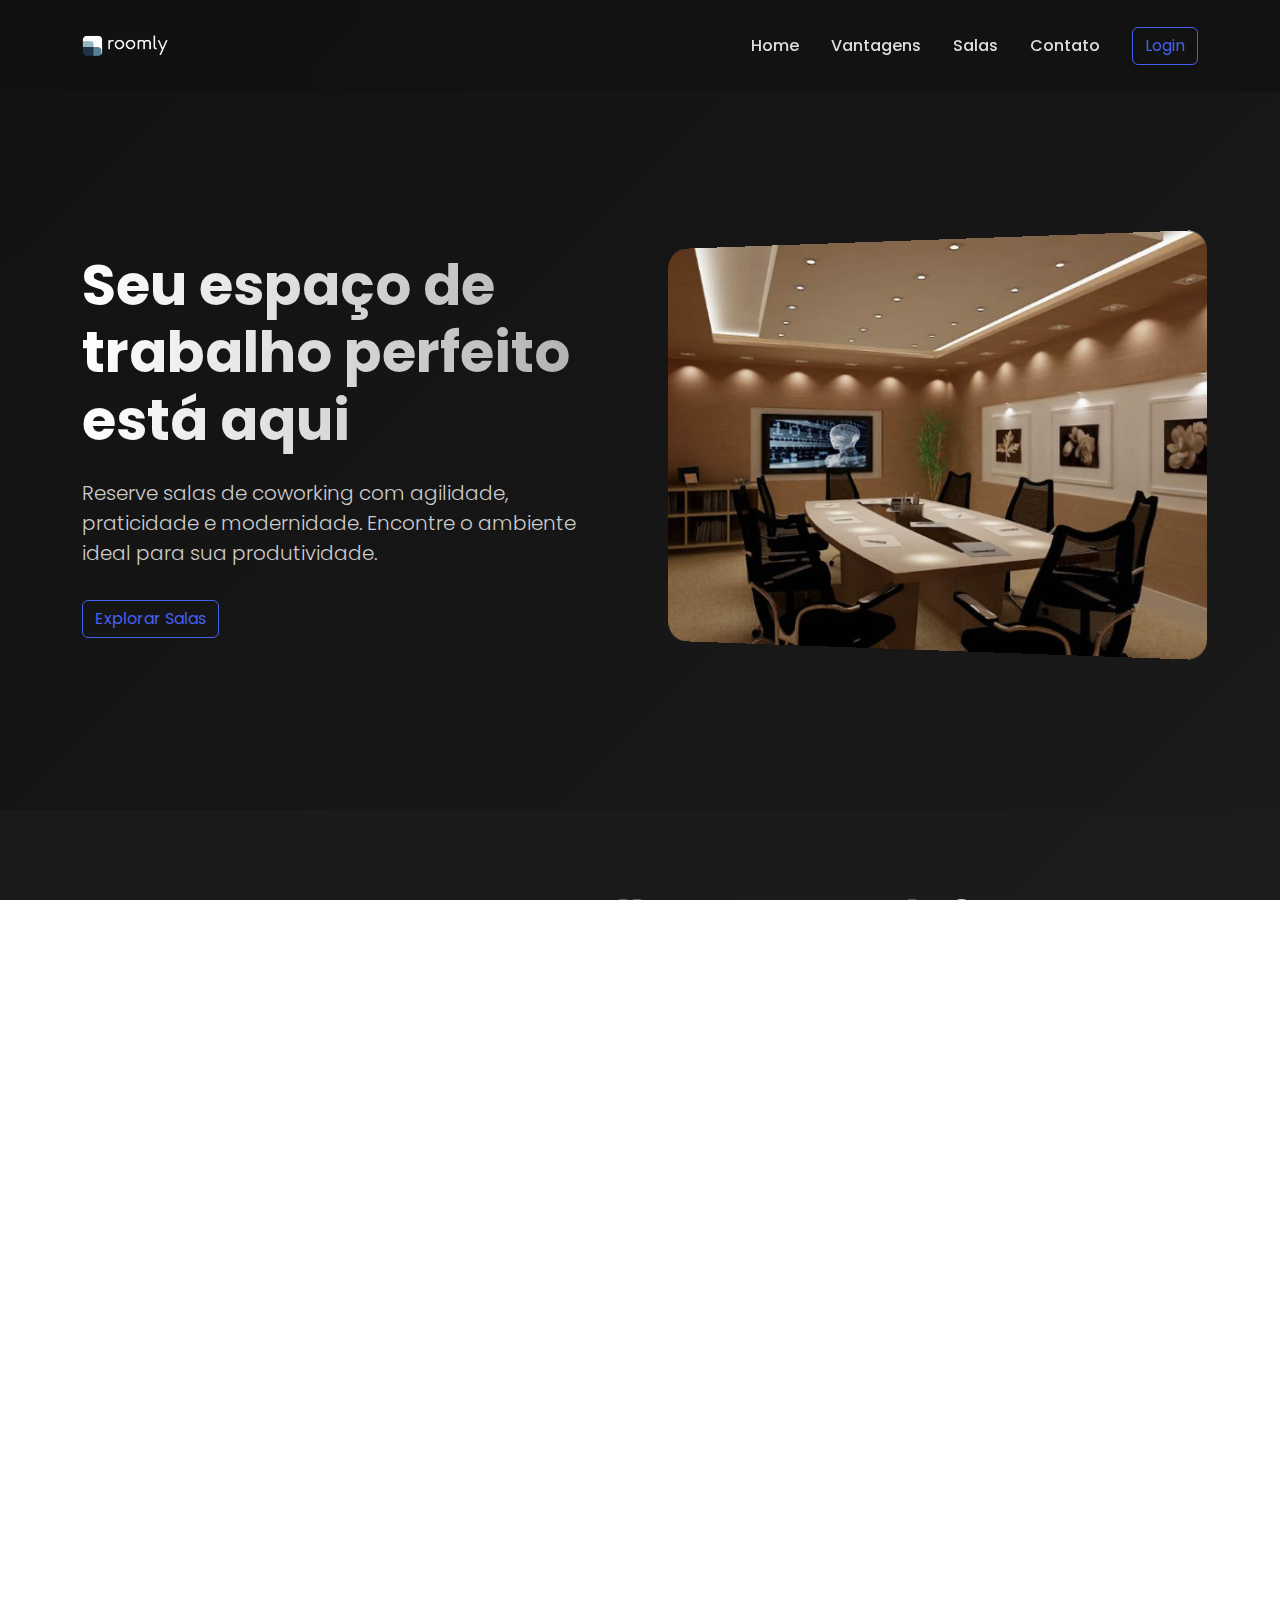
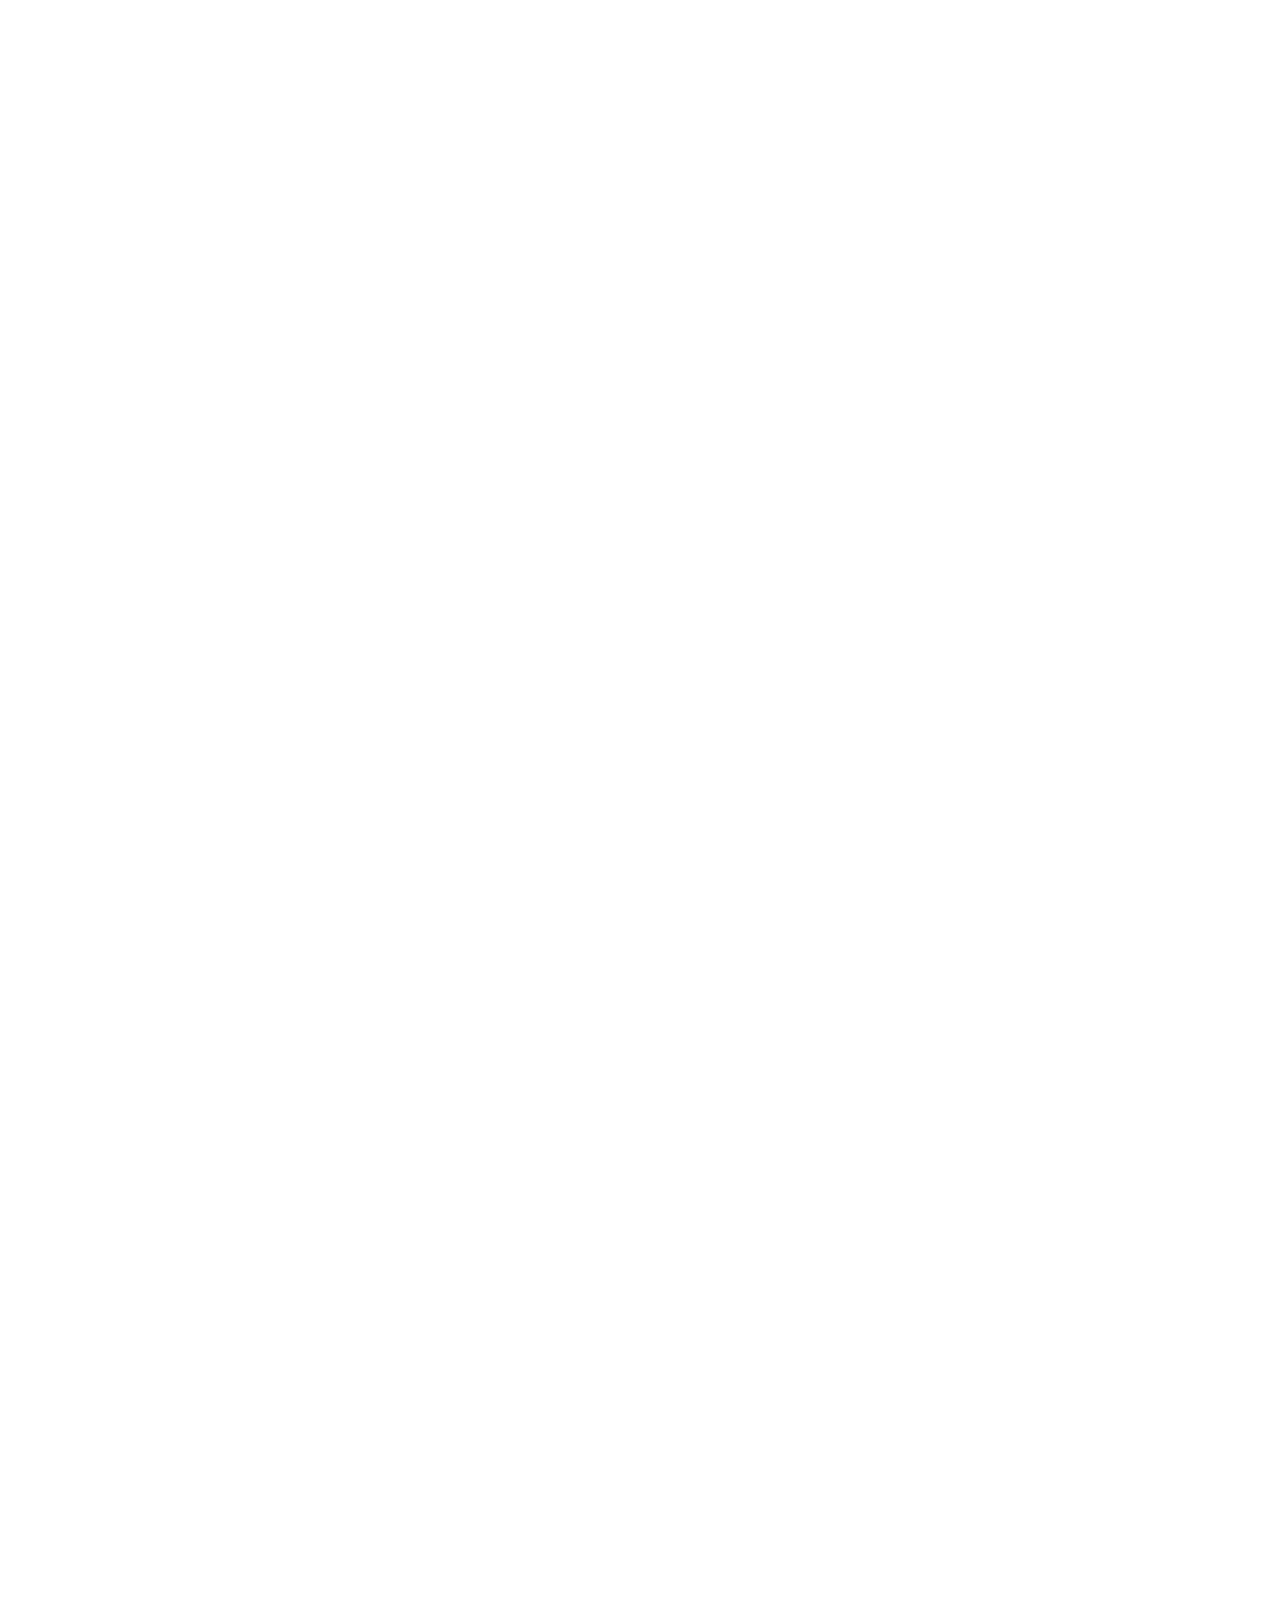
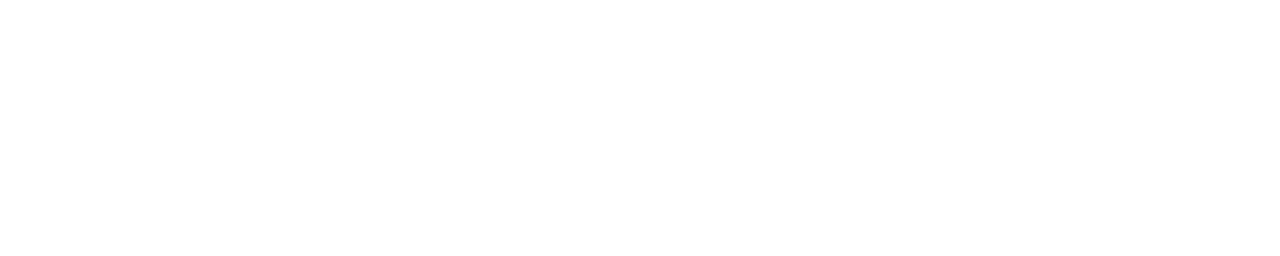
==== commit 22046c38: "Ajuste" ====
--- a/index.html
+++ b/index.html
@@ -11,489 +11,7 @@
   <link rel="preconnect" href="https://fonts.gstatic.com" crossorigin>
   <link href="https://fonts.googleapis.com/css2?family=Poppins:wght@300;400;500;600;700&display=swap" rel="stylesheet">
   <link rel="icon" type="image/x-icon" href="images/favicon.png">
-
-  <style>
-    :root {
-      --primary-color: #4361ee;
-      --secondary-color: #3f37c9;
-      --accent-color: #4cc9f0;
-      --dark-color: #121212;
-      --light-color: #f8f9fa;
-      --success-color: #4bb543;
-    }
-
-    body,
-    html {
-      height: 100%;
-      margin: 0;
-      font-family: 'Poppins', sans-serif;
-      background: linear-gradient(135deg, #121212 0%, #1a1a1a 100%);
-      color: var(--light-color);
-      overflow-x: hidden;
-    }
-
-    .navbar {
-      background: rgba(18, 18, 18, 0.9) !important;
-      backdrop-filter: blur(10px);
-      -webkit-backdrop-filter: blur(10px);
-      padding: 1rem 2rem;
-      transition: all 0.3s ease;
-    }
-
-    .navbar.scrolled {
-      padding: 0.5rem 2rem;
-      box-shadow: 0 4px 20px rgba(0, 0, 0, 0.2);
-    }
-
-    .navbar-brand img {
-      height: 50px;
-      transition: all 0.3s ease;
-    }
-
-    .nav-link {
-      color: #ddd !important;
-      font-weight: 500;
-      margin: 0 0.5rem;
-      position: relative;
-      padding: 0.5rem 0;
-    }
-
-    .nav-link::after {
-      content: '';
-      position: absolute;
-      bottom: 0;
-      left: 0;
-      width: 0;
-      height: 2px;
-      background-color: var(--accent-color);
-      transition: width 0.3s ease;
-    }
-
-    .nav-link:hover::after {
-      width: 100%;
-    }
-
-    .nav-link:hover {
-      color: #fff !important;
-    }
-
-    .btn-primary {
-      background: linear-gradient(45deg, var(--primary-color), var(--secondary-color));
-      border: none;
-      padding: 0.8rem 2rem;
-      border-radius: 50px;
-      font-weight: 600;
-      letter-spacing: 0.5px;
-      transition: all 0.3s ease;
-      box-shadow: 0 4px 15px rgba(67, 97, 238, 0.3);
-    }
-
-    .btn-primary:hover {
-      transform: translateY(-3px);
-      box-shadow: 0 6px 20px rgba(67, 97, 238, 0.4);
-    }
-
-    .btn-outline-primary {
-      border-color: var(--primary-color);
-      color: var(--primary-color);
-      transition: all 0.3s ease;
-    }
-
-    .btn-outline-primary:hover {
-      background: var(--primary-color);
-      color: white;
-    }
-
-    .hero-section {
-      min-height: 90vh;
-      display: flex;
-      align-items: center;
-      position: relative;
-      overflow: hidden;
-    }
-
-    .hero-content {
-      z-index: 2;
-    }
-
-    .hero-image {
-      position: relative;
-      z-index: 1;
-    }
-
-    .hero-image img {
-      border-radius: 20px;
-      box-shadow: 0 25px 50px -12px rgba(0, 0, 0, 0.5);
-      transform: perspective(1000px) rotateY(-10deg);
-      transition: all 0.5s ease;
-    }
-
-    .hero-image:hover img {
-      transform: perspective(1000px) rotateY(0deg);
-    }
-
-    h1 {
-      font-size: 3.5rem;
-      font-weight: 700;
-      line-height: 1.2;
-      margin-bottom: 1.5rem;
-      background: linear-gradient(to right, #fff, #aaa);
-      -webkit-background-clip: text;
-      -webkit-text-fill-color: transparent;
-    }
-
-    .lead {
-      font-size: 1.25rem;
-      color: #ccc;
-      max-width: 500px;
-      margin-bottom: 2rem;
-    }
-
-    .features-section {
-      padding: 5rem 0;
-      background: rgba(30, 30, 30, 0.5);
-    }
-
-    .feature-card {
-      background: rgba(255, 255, 255, 0.05);
-      backdrop-filter: blur(10px);
-      border-radius: 15px;
-      padding: 2rem;
-      height: 100%;
-      transition: all 0.3s ease;
-      border: 1px solid rgba(255, 255, 255, 0.1);
-    }
-
-    .feature-card:hover {
-      transform: translateY(-10px);
-      box-shadow: 0 15px 30px rgba(0, 0, 0, 0.3);
-      border-color: rgba(67, 97, 238, 0.3);
-    }
-
-    .feature-icon {
-      font-size: 2.5rem;
-      color: var(--accent-color);
-      margin-bottom: 1.5rem;
-    }
-
-    .rooms-section {
-      padding: 5rem 0;
-    }
-
-    .room-card {
-      border-radius: 15px;
-      overflow: hidden;
-      margin-bottom: 2rem;
-      transition: all 0.3s ease;
-      background: rgba(255, 255, 255, 0.05);
-      backdrop-filter: blur(10px);
-      border: 1px solid rgba(255, 255, 255, 0.1);
-    }
-
-    .room-card:hover {
-      transform: translateY(-10px);
-      box-shadow: 0 15px 30px rgba(0, 0, 0, 0.3);
-    }
-
-    .room-img {
-      height: 200px;
-      object-fit: cover;
-    }
-
-    .room-badge {
-      position: absolute;
-      top: 1rem;
-      right: 1rem;
-      background: var(--primary-color);
-      padding: 0.25rem 0.75rem;
-      border-radius: 50px;
-      font-size: 0.8rem;
-    }
-
-    .testimonials-section {
-      padding: 5rem 0;
-      background: rgba(30, 30, 30, 0.5);
-    }
-
-    .testimonial-card {
-      background: rgba(255, 255, 255, 0.05);
-      backdrop-filter: blur(10px);
-      border-radius: 15px;
-      padding: 2rem;
-      margin: 1rem;
-      border: 1px solid rgba(255, 255, 255, 0.1);
-    }
-
-    .testimonial-img {
-      width: 80px;
-      height: 80px;
-      border-radius: 50%;
-      object-fit: cover;
-      margin-bottom: 1rem;
-      border: 3px solid var(--accent-color);
-    }
-
-    .footer {
-      background: #0a0a0a;
-      padding: 4rem 0 2rem;
-      color: #aaa;
-    }
-
-    .footer-logo {
-      height: 60px;
-      margin-bottom: 1.5rem;
-    }
-
-    .footer-links h5 {
-      color: white;
-      margin-bottom: 1.5rem;
-      font-weight: 600;
-    }
-
-    .footer-links ul {
-      list-style: none;
-      padding: 0;
-    }
-
-    .footer-links li {
-      margin-bottom: 0.75rem;
-    }
-
-    .footer-links a {
-      color: #aaa;
-      text-decoration: none;
-      transition: all 0.3s ease;
-    }
-
-    .footer-links a:hover {
-      color: var(--accent-color);
-      padding-left: 5px;
-    }
-
-    .social-icons a {
-      display: inline-flex;
-      align-items: center;
-      justify-content: center;
-      width: 40px;
-      height: 40px;
-      background: rgba(255, 255, 255, 0.1);
-      border-radius: 50%;
-      margin-right: 0.75rem;
-      color: white;
-      transition: all 0.3s ease;
-    }
-
-    .social-icons a:hover {
-      background: var(--primary-color);
-      transform: translateY(-3px);
-    }
-
-    .copyright {
-      border-top: 1px solid rgba(255, 255, 255, 0.1);
-      padding-top: 2rem;
-      margin-top: 2rem;
-    }
-
-    /* Modal estilizado */
-    .modal-content {
-      background: rgba(30, 30, 30, 0.95);
-      backdrop-filter: blur(10px);
-      border: 1px solid rgba(255, 255, 255, 0.1);
-      border-radius: 15px;
-    }
-
-    .modal-header {
-      border-bottom: 1px solid rgba(255, 255, 255, 0.1);
-    }
-
-    .modal-footer {
-      border-top: 1px solid rgba(255, 255, 255, 0.1);
-    }
-
-    /* Responsividade */
-    @media (max-width: 992px) {
-      h1 {
-        font-size: 2.5rem;
-      }
-
-      .hero-section {
-        text-align: center;
-        padding-top: 5rem;
-      }
-
-      .hero-image {
-        margin-top: 3rem;
-      }
-
-      .lead {
-        margin-left: auto;
-        margin-right: auto;
-      }
-    }
-
-    @media (max-width: 768px) {
-      h1 {
-        font-size: 2rem;
-      }
-
-      .lead {
-        font-size: 1.1rem;
-      }
-
-      .navbar {
-        padding: 0.75rem 1rem;
-      }
-
-      .navbar-brand img {
-        height: 40px;
-      }
-    }
-
-    /* Animações */
-    .animate-up {
-      animation: fadeInUp 1s ease;
-    }
-
-    .animate-delay-1 {
-      animation-delay: 0.2s;
-    }
-
-    .animate-delay-2 {
-      animation-delay: 0.4s;
-    }
-
-    .text-muted {
-      color: #aaa !important;
-    }
-
-    .row.justify-content-center .lead {
-      max-width: 100%;
-    }
-
-    /* Estilos para o footer */
-    .footer {
-      background: #0a0a0a;
-      padding: 4rem 0 1.5rem;
-    }
-
-    .footer-logo {
-      height: 50px;
-      margin-bottom: 1.5rem;
-    }
-
-    .footer-links h5 {
-      color: white;
-      font-weight: 600;
-      font-size: 1.1rem;
-    }
-
-    .footer-links ul li {
-      margin-bottom: 0.5rem;
-    }
-
-    .footer-links a {
-      color: #aaa;
-      text-decoration: none;
-      transition: all 0.3s ease;
-    }
-
-    .footer-links a:hover {
-      color: var(--accent-color);
-      padding-left: 5px;
-    }
-
-    .social-icons {
-      display: flex;
-      gap: 1rem;
-    }
-
-    .social-icons a {
-      display: inline-flex;
-      align-items: center;
-      justify-content: center;
-      width: 40px;
-      height: 40px;
-      background: rgba(255, 255, 255, 0.1);
-      border-radius: 50%;
-      color: white;
-      transition: all 0.3s ease;
-      font-size: 1.1rem;
-    }
-
-    .social-icons a:hover {
-      background: var(--primary-color);
-      transform: translateY(-3px);
-    }
-
-    .copyright {
-      border-top: 1px solid rgba(255, 255, 255, 0.1);
-      padding-top: 1.5rem;
-      color: #777;
-      font-size: 0.9rem;
-    }
-
-    .social-icons {
-      display: flex;
-      gap: 1rem;
-    }
-
-    .social-icons a {
-      display: inline-flex;
-      align-items: center;
-      justify-content: center;
-      width: 40px;
-      height: 40px;
-      background: rgba(255, 255, 255, 0.1);
-      border-radius: 50%;
-      color: white;
-      transition: all 0.3s ease;
-      font-size: 1.1rem;
-    }
-
-    .social-icons a:hover {
-      background: var(--primary-color);
-      transform: translateY(-3px);
-    }
-
-    .copyright {
-      border-top: 1px solid rgba(255, 255, 255, 0.1);
-      padding-top: 1.5rem;
-      color: #777;
-      font-size: 0.9rem;
-    }
-
-    @keyframes float {
-      0% {
-        transform: translateY(0px);
-      }
-
-      50% {
-        transform: translateY(-15px);
-      }
-
-      100% {
-        transform: translateY(0px);
-      }
-    }
-
-    @media (max-width: 992px) {
-      .footer {
-        text-align: center;
-      }
-
-      .social-icons {
-        justify-content: center;
-      }
-
-      .footer-links ul li {
-        justify-content: center !important;
-      }
-    }
-
-    .floating {
-      animation: float 6s ease-in-out infinite;
-    }
-  </style>
+  <link rel="stylesheet" href="style.css">
 </head>
 
 <body>
--- a/style.css
+++ b/style.css
@@ -0,0 +1,649 @@
+/* Estilos gerais e variáveis */
+:root {
+    --primary-color: #4361ee;
+    --secondary-color: #3f37c9;
+    --accent-color: #4cc9f0;
+    --dark-color: #121212;
+    --light-color: #f8f9fa;
+    --success-color: #4bb543;
+}
+
+body,
+html {
+    height: 100%;
+    margin: 0;
+    font-family: 'Poppins', sans-serif;
+    background: linear-gradient(135deg, #121212 0%, #1a1a1a 100%);
+    color: var(--light-color);
+    overflow-x: hidden;
+}
+
+/* Navbar */
+.navbar {
+    background: rgba(18, 18, 18, 0.9) !important;
+    backdrop-filter: blur(10px);
+    -webkit-backdrop-filter: blur(10px);
+    padding: 1rem 2rem;
+    transition: all 0.3s ease;
+}
+
+.navbar.scrolled {
+    padding: 0.5rem 2rem;
+    box-shadow: 0 4px 20px rgba(0, 0, 0, 0.2);
+}
+
+.navbar-brand img {
+    height: 50px;
+    transition: all 0.3s ease;
+}
+
+.nav-link {
+    color: #ddd !important;
+    font-weight: 500;
+    margin: 0 0.5rem;
+    position: relative;
+    padding: 0.5rem 0;
+}
+
+.nav-link::after {
+    content: '';
+    position: absolute;
+    bottom: 0;
+    left: 0;
+    width: 0;
+    height: 2px;
+    background-color: var(--accent-color);
+    transition: width 0.3s ease;
+}
+
+.nav-link:hover::after {
+    width: 100%;
+}
+
+.nav-link:hover {
+    color: #fff !important;
+}
+
+/* Botões */
+.btn-primary {
+    background: linear-gradient(45deg, var(--primary-color), var(--secondary-color));
+    border: none;
+    padding: 0.8rem 2rem;
+    border-radius: 50px;
+    font-weight: 600;
+    letter-spacing: 0.5px;
+    transition: all 0.3s ease;
+    box-shadow: 0 4px 15px rgba(67, 97, 238, 0.3);
+}
+
+.btn-primary:hover {
+    transform: translateY(-3px);
+    box-shadow: 0 6px 20px rgba(67, 97, 238, 0.4);
+}
+
+.btn-outline-primary {
+    border-color: var(--primary-color);
+    color: var(--primary-color);
+    transition: all 0.3s ease;
+}
+
+.btn-outline-primary:hover {
+    background: var(--primary-color);
+    color: white;
+}
+
+/* Hero Section */
+.hero-section {
+    min-height: 90vh;
+    display: flex;
+    align-items: center;
+    position: relative;
+    overflow: hidden;
+}
+
+.hero-content {
+    z-index: 2;
+}
+
+.hero-image {
+    position: relative;
+    z-index: 1;
+}
+
+.hero-image img {
+    border-radius: 20px;
+    box-shadow: 0 25px 50px -12px rgba(0, 0, 0, ​0.5);
+    transform: perspective(1000px) rotateY(-10deg);
+    transition: all 0.5s ease;
+}
+
+.hero-image:hover img {
+    transform: perspective(1000px) rotateY(0deg);
+}
+
+h1 {
+    font-size: 3.5rem;
+    font-weight: 700;
+    line-height: 1.2;
+    margin-bottom: 1.5rem;
+    background: linear-gradient(to right, #fff, #aaa);
+    -webkit-background-clip: text;
+    -webkit-text-fill-color: transparent;
+}
+
+.lead {
+    font-size: 1.25rem;
+    color: #ccc;
+    max-width: 500px;
+    margin-bottom: 2rem;
+}
+
+/* Features Section */
+.features-section {
+    padding: 5rem 0;
+    background: rgba(30, 30, 30, 0.5);
+}
+
+.feature-card {
+    background: rgba(255, 255, 255, 0.05);
+    backdrop-filter: blur(10px);
+    border-radius: 15px;
+    padding: 2rem;
+    height: 100%;
+    transition: all 0.3s ease;
+    border: 1px solid rgba(255, 255, 255, 0.1);
+}
+
+.feature-card:hover {
+    transform: translateY(-10px);
+    box-shadow: 0 15px 30px rgba(0, 0, 0, 0.3);
+    border-color: rgba(67, 97, 238, 0.3);
+}
+
+.feature-icon {
+    font-size: 2.5rem;
+    color: var(--accent-color);
+    margin-bottom: 1.5rem;
+}
+
+/* Rooms Section */
+.rooms-section {
+    padding: 5rem 0;
+}
+
+.room-card {
+    border-radius: 15px;
+    overflow: hidden;
+    margin-bottom: 2rem;
+    transition: all 0.3s ease;
+    background: rgba(255, 255, 255, 0.05);
+    backdrop-filter: blur(10px);
+    border: 1px solid rgba(255, 255, 255, 0.1);
+}
+
+.room-card:hover {
+    transform: translateY(-10px);
+    box-shadow: 0 15px 30px rgba(0, 0, 0, 0.3);
+}
+
+.room-img {
+    height: 200px;
+    object-fit: cover;
+}
+
+.room-badge {
+    position: absolute;
+    top: 1rem;
+    right: 1rem;
+    background: var(--primary-color);
+    padding: 0.25rem 0.75rem;
+    border-radius: 50px;
+    font-size: 0.8rem;
+}
+
+/* Testimonials Section */
+.testimonials-section {
+    padding: 5rem 0;
+    background: rgba(30, 30, 30, 0.5);
+}
+
+.testimonial-card {
+    background: rgba(255, 255, 255, 0.05);
+    backdrop-filter: blur(10px);
+    border-radius: 15px;
+    padding: 2rem;
+    margin: 1rem;
+    border: 1px solid rgba(255, 255, 255, 0.1);
+}
+
+.testimonial-img {
+    width: 80px;
+    height: 80px;
+    border-radius: 50%;
+    object-fit: cover;
+    margin-bottom: 1rem;
+    border: 3px solid var(--accent-color);
+}
+
+/* Footer */
+.footer {
+    background: #0a0a0a;
+    padding: 4rem 0 2rem;
+    color: #aaa;
+}
+
+.footer-logo {
+    height: 60px;
+    margin-bottom: 1.5rem;
+}
+
+.footer-links h5 {
+    color: white;
+    margin-bottom: 1.5rem;
+    font-weight: 600;
+}
+
+.footer-links ul {
+    list-style: none;
+    padding: 0;
+}
+
+.footer-links li {
+    margin-bottom: 0.75rem;
+}
+
+.footer-links a {
+    color: #aaa;
+    text-decoration: none;
+    transition: all 0.3s ease;
+}
+
+.footer-links a:hover {
+    color: var(--accent-color);
+    padding-left: 5px;
+}
+
+.social-icons {
+    display: flex;
+    gap: 1rem;
+}
+
+.social-icons a {
+    display: inline-flex;
+    align-items: center;
+    justify-content: center;
+    width: 40px;
+    height: 40px;
+    background: rgba(255, 255, 255, 0.1);
+    border-radius: 50%;
+    margin-right: 0.75rem;
+    color: white;
+    transition: all 0.3s ease;
+    font-size: 1.1rem;
+}
+
+.social-icons a:hover {
+    background: var(--primary-color);
+    transform: translateY(-3px);
+}
+
+.copyright {
+    border-top: 1px solid rgba(255, 255, 255, 0.1);
+    padding-top: 2rem;
+    margin-top: 2rem;
+    color: #777;
+    font-size: 0.9rem;
+}
+
+/* Modal */
+.modal-content {
+    background: rgba(30, 30, 30, 0.95);
+    backdrop-filter: blur(10px);
+    border: 1px solid rgba(255, 255, 255, 0.1);
+    border-radius: 15px;
+}
+
+.modal-header {
+    border-bottom: 1px solid rgba(255, 255, 255, 0.1);
+}
+
+.modal-footer {
+    border-top: 1px solid rgba(255, 255, 255, 0.1);
+}
+
+/* Página de Contato */
+.contact-hero {
+    background: linear-gradient(rgba(0, 0, 0, 0.7), rgba(0, 0, 0, 0.7)),
+        url('https://images.unsplash.com/photo-1522071820081-009f0129c71c?ixlib=rb-1.2.1&auto=format&fit=crop&w=1350&q=80');
+    background-size: cover;
+    background-position: center;
+    min-height: 300px;
+    display: flex;
+    align-items: center;
+}
+
+.contact-card {
+    background: rgba(255, 255, 255, 0.05);
+    backdrop-filter: blur(10px);
+    border-radius: 15px;
+    padding: 2rem;
+    height: 100%;
+    border: 1px solid rgba(255, 255, 255, 0.1);
+    transition: transform 0.3s ease;
+}
+
+.contact-card:hover {
+    transform: translateY(-5px);
+    border-color: var(--accent-color);
+}
+
+.contact-icon {
+    font-size: 2rem;
+    color: var(--accent-color);
+    margin-bottom: 1rem;
+}
+
+.map-container {
+    border-radius: 15px;
+    overflow: hidden;
+    box-shadow: 0 10px 30px rgba(0, 0, 0, 0.3);
+}
+
+.map-container iframe {
+    width: 100%;
+    height: 400px;
+    border: none;
+}
+
+/* FAQ */
+.faq-section {
+    background-color: #1a1a1a;
+}
+
+.accordion-item {
+    background-color: transparent;
+    border: 1px solid rgba(255, 255, 255, 0.1);
+    margin-bottom: 10px;
+    border-radius: 8px !important;
+    overflow: hidden;
+}
+
+.accordion-button {
+    background-color: #1e1e1e;
+    color: #f8f9fa !important;
+    font-weight: 500;
+}
+
+.accordion-button:not(.collapsed) {
+    background-color: #252525;
+    color: var(--accent-color) !important;
+    box-shadow: none;
+}
+
+.accordion-button:focus {
+    box-shadow: 0 0 0 0.25rem rgba(76, 201, 240, 0.25);
+    border-color: var(--accent-color);
+}
+
+.accordion-body {
+    background-color: #252525;
+    color: #eee !important;
+    line-height: 1.7;
+}
+
+/* Cadastro de Sala */
+.form-container {
+    background: rgba(30, 30, 30, 0.8);
+    backdrop-filter: blur(10px);
+    border-radius: 15px;
+    padding: 2rem;
+    margin: 2rem auto;
+    border: 1px solid rgba(255, 255, 255, 0.1);
+    max-width: 1000px;
+}
+
+.form-title {
+    color: var(--accent-color);
+    margin-bottom: 2rem;
+    font-weight: 600;
+    border-bottom: 1px solid rgba(255, 255, 255, 0.1);
+    padding-bottom: 1rem;
+}
+
+.form-label {
+    color: #ddd;
+    font-weight: 500;
+}
+
+.form-control {
+    background-color: rgba(255, 255, 255, 0.05);
+    border: 1px solid rgba(255, 255, 255, 0.1);
+    color: white;
+}
+
+.form-control:focus {
+    background-color: rgba(255, 255, 255, 0.1);
+    border-color: var(--accent-color);
+    color: white;
+    box-shadow: 0 0 0 0.25rem rgba(76, 201, 240, 0.25);
+}
+
+.form-check-input:checked {
+    background-color: var(--primary-color);
+    border-color: var(--primary-color);
+}
+
+.form-check-label {
+    color: #ccc;
+}
+
+/* Login e Cadastro */
+.login-image {
+    background-image: url('images/ImagemFundoLogin.png');
+    background-size: cover;
+    background-position: center;
+    height: 100vh;
+}
+
+.password-wrapper {
+    position: relative;
+}
+
+.toggle-password {
+    position: absolute;
+    top: 50%;
+    right: 10px;
+    transform: translateY(-50%);
+    cursor: pointer;
+    color: #ccc;
+}
+
+.password-hint {
+    font-size: 0.9em;
+    color: #ff6b6b;
+    display: none;
+}
+
+.required {
+    margin-left: 4px;
+}
+
+/* Formulário de Login */
+.form-container-login {
+    position: absolute;
+    top: 50%;
+    left: 75%;
+    transform: translate(-50%, -50%);
+    width: 350px;
+    background: rgba(30, 30, 30, 0.6);
+    padding: 25px;
+    border-radius: 12px;
+    backdrop-filter: blur(10px);
+    box-shadow: 0 0 15px rgba(255, 255, 255, 0.1);
+}
+
+.form-control-login,
+.form-check-input {
+    background-color: rgba(255, 255, 255, 0.1);
+    border: 1px solid rgba(255, 255, 255, 0.3);
+    color: #fff;
+    border-radius: 10px;
+    padding: 12px;
+    transition: 0.3s;
+}
+
+.form-control-login:focus {
+    background-color: rgba(255, 255, 255, 0.15);
+    color: #fff;
+    border-color: #0d6efd;
+    box-shadow: 0 0 8px rgba(13, 110, 253, 0.5);
+}
+
+.form-control-login::placeholder {
+    color: #ccc;
+}
+
+.btn-login {
+    background: linear-gradient(45deg, #0d6efd, #0044cc);
+    border: none;
+    color: white;
+    padding: 12px;
+    border-radius: 10px;
+    width: 100%;
+    font-size: 16px;
+    cursor: pointer;
+    transition: 0.3s;
+}
+
+.btn-login:hover {
+    background: linear-gradient(45deg, #0044cc, #002288);
+    box-shadow: 0 0 12px rgba(13, 110, 253, 0.5);
+    transform: scale(1.05);
+}
+
+/* Animações */
+.animate-up {
+    animation: fadeInUp 1s ease;
+}
+
+.animate-delay-1 {
+    animation-delay: 0.2s;
+}
+
+.animate-delay-2 {
+    animation-delay: 0.4s;
+}
+
+.text-muted {
+    color: #aaa !important;
+}
+
+.row.justify-content-center .lead {
+    max-width: 100%;
+}
+
+@keyframes float {
+    0% {
+        transform: translateY(0px);
+    }
+
+    50% {
+        transform: translateY(-15px);
+    }
+
+    100% {
+        transform: translateY(0px);
+    }
+}
+
+.floating {
+    animation: float 6s ease-in-out infinite;
+}
+
+/* Responsividade */
+@media (max-width: 992px) {
+    h1 {
+        font-size: 2.5rem;
+    }
+
+    .hero-section {
+        text-align: center;
+        padding-top: 5rem;
+    }
+
+    .hero-image {
+        margin-top: 3rem;
+    }
+
+    .lead {
+        margin-left: auto;
+        margin-right: auto;
+    }
+
+    .footer {
+        text-align: center;
+    }
+
+    .social-icons {
+        justify-content: center;
+    }
+
+    .footer-links ul li {
+        justify-content: center !important;
+    }
+
+    .form-container-login {
+        position: relative;
+        left: auto;
+        transform: none;
+        width: 100%;
+        margin: 2rem auto;
+    }
+}
+
+@media (max-width: 768px) {
+    h1 {
+        font-size: 2rem;
+    }
+
+    .lead {
+        font-size: 1.1rem;
+    }
+
+    .navbar {
+        padding: 0.75rem 1rem;
+    }
+
+    .navbar-brand img {
+        height: 40px;
+    }
+
+    .contact-hero h1 {
+        font-size: 2rem;
+    }
+
+    .accordion-button {
+        padding: 0.75rem 1rem;
+        font-size: 0.95rem;
+    }
+
+    .accordion-body {
+        padding: 1rem;
+    }
+
+    .form-container {
+        padding: 1.5rem;
+        margin: 1rem auto;
+    }
+}
+
+@media (max-width: 576px) {
+    .form-container {
+        padding: 1rem;
+        border-radius: 10px;
+    }
+
+    .form-title {
+        font-size: 1.5rem;
+    }
+}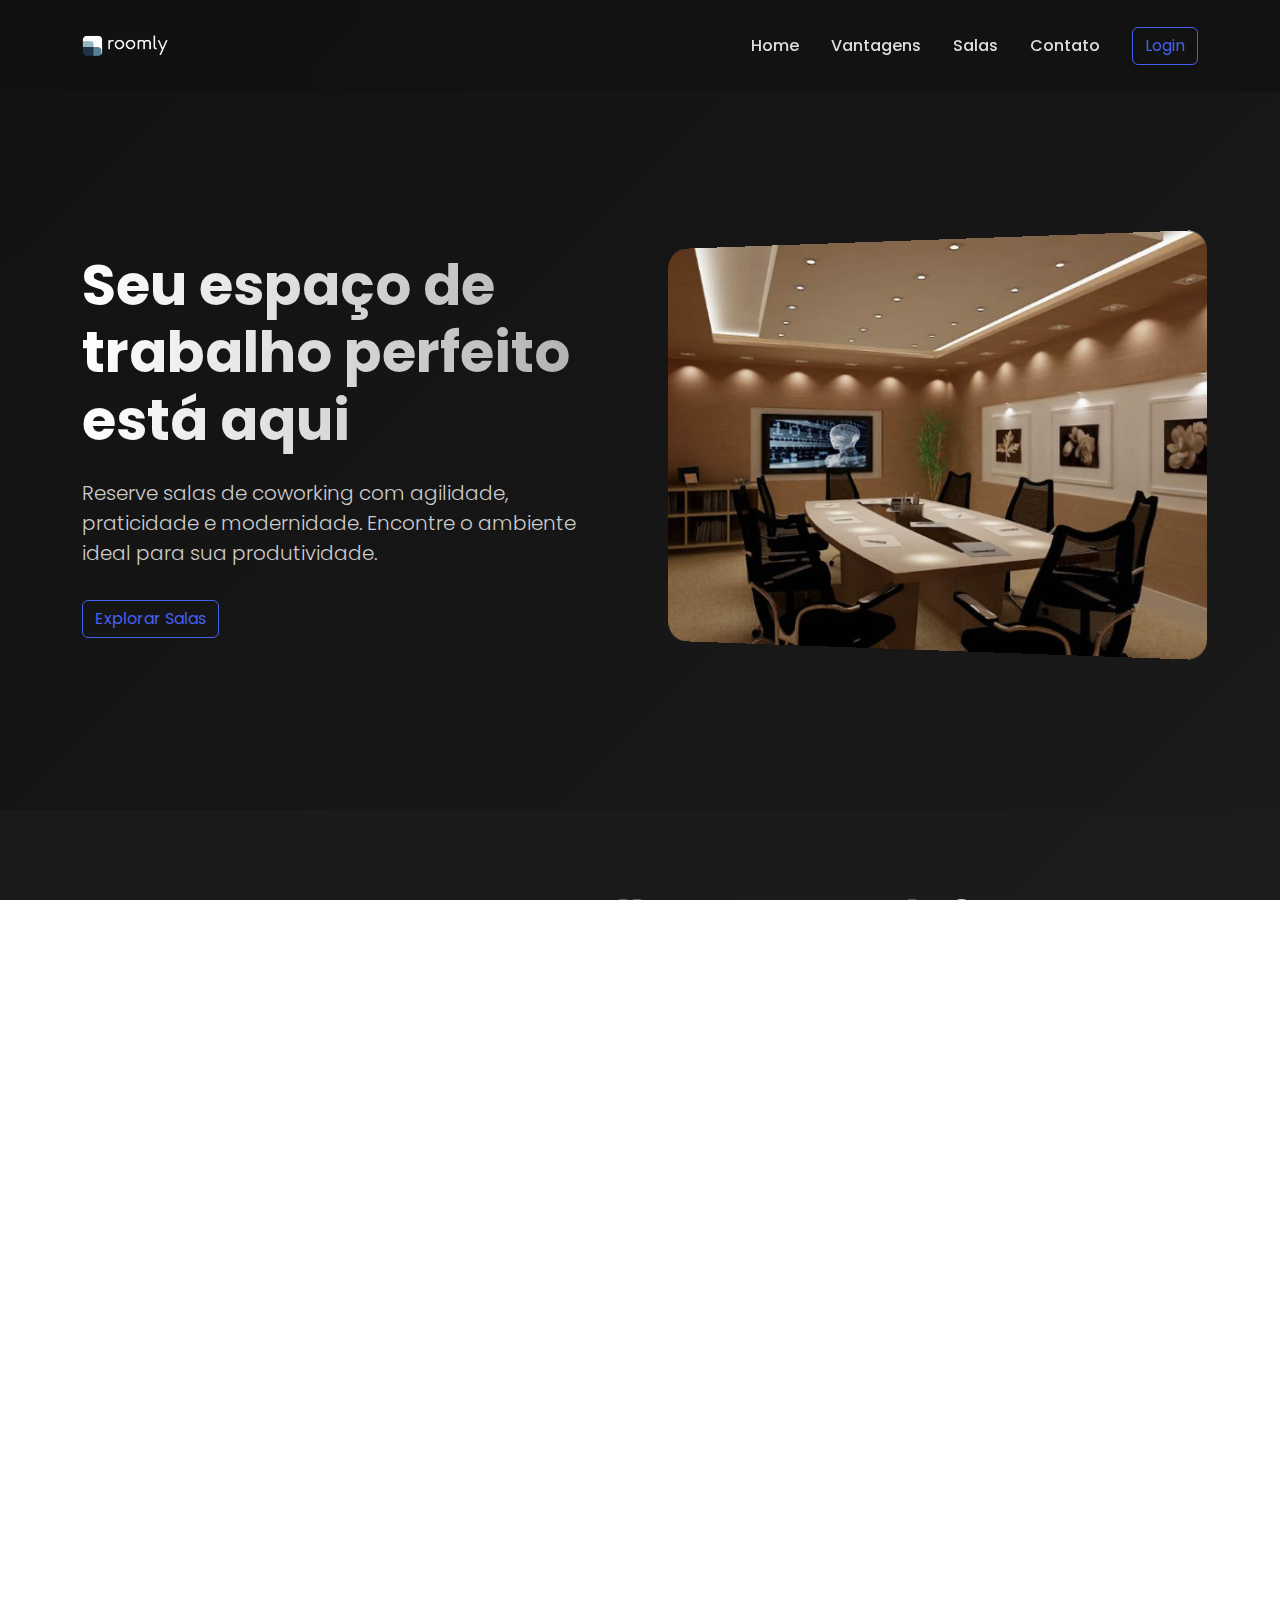
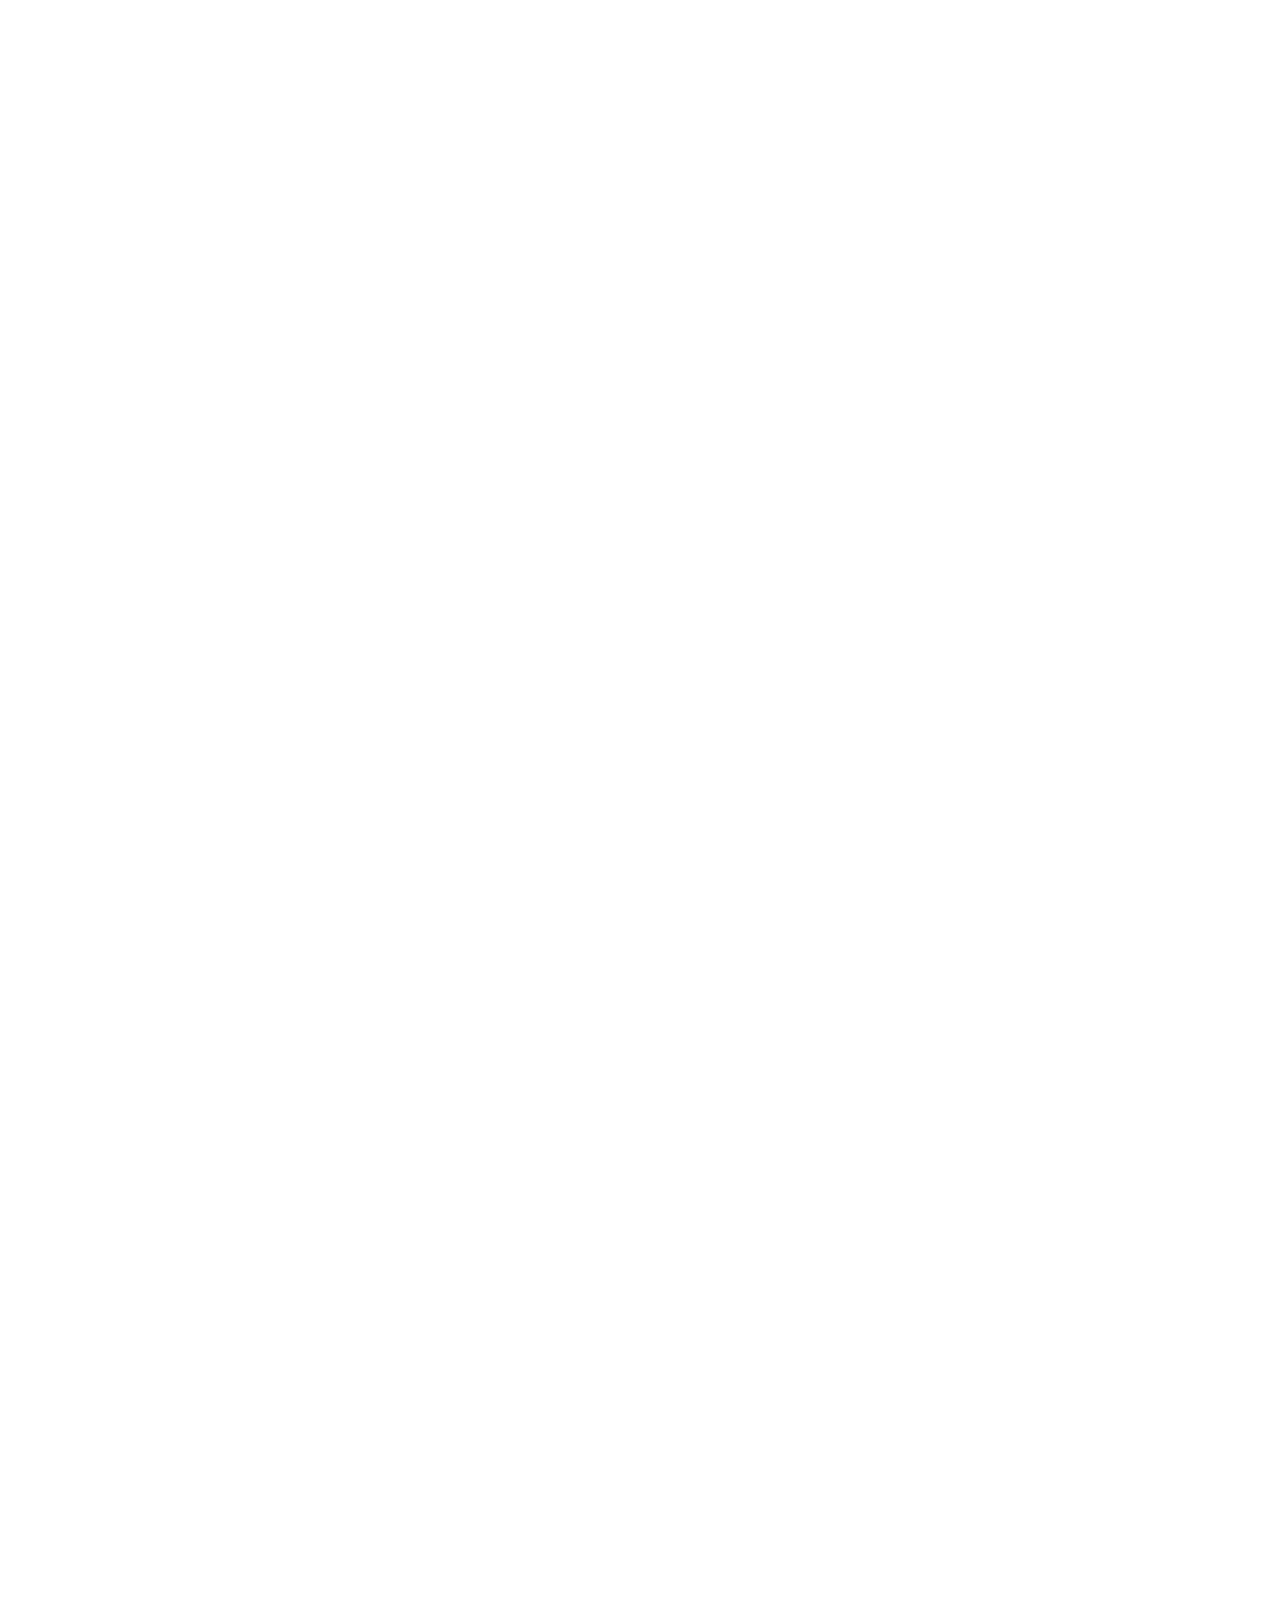
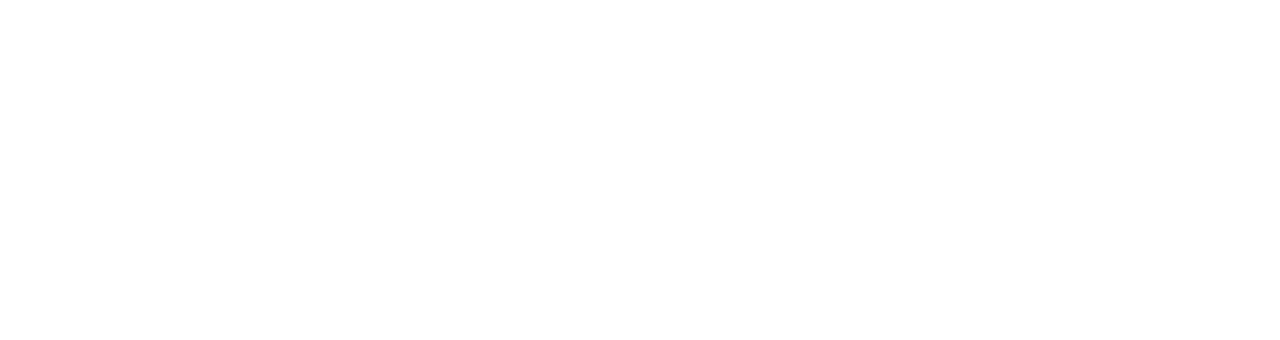
==== commit 78a8e975: "Update index.html" ====
--- a/index.html
+++ b/index.html
@@ -6,6 +6,7 @@
   <meta name="viewport" content="width=device-width, initial-scale=1.0" />
   <title>Roomly - Reserva de Salas de Coworking</title>
   <link href="https://cdn.jsdelivr.net/npm/bootstrap@5.3.2/dist/css/bootstrap.min.css" rel="stylesheet">
+  <link href="https://cdn.jsdelivr.net/npm/bootstrap-icons@1.10.5/font/bootstrap-icons.css" rel="stylesheet">
   <link rel="stylesheet" href="https://cdnjs.cloudflare.com/ajax/libs/animate.css/4.1.1/animate.min.css">
   <link rel="preconnect" href="https://fonts.googleapis.com">
   <link rel="preconnect" href="https://fonts.gstatic.com" crossorigin>
@@ -244,7 +245,7 @@
           <h2 class="fw-bold mb-4">Pronto para transformar sua experiência de trabalho?</h2>
           <p class="lead mb-5">Cadastre-se agora e tenha acesso aos melhores espaços de coworking
             da cidade.</p>
-          <a href="cadastro.html" class="btn btn-primary btn-lg px-5">Comece Agora</a>
+          <a href="login.html" class="btn btn-primary btn-lg px-5">Comece Agora</a>
         </div>
       </div>
     </div>
@@ -324,4 +325,4 @@
   </script>
 </body>
 
-</html>+</html>
